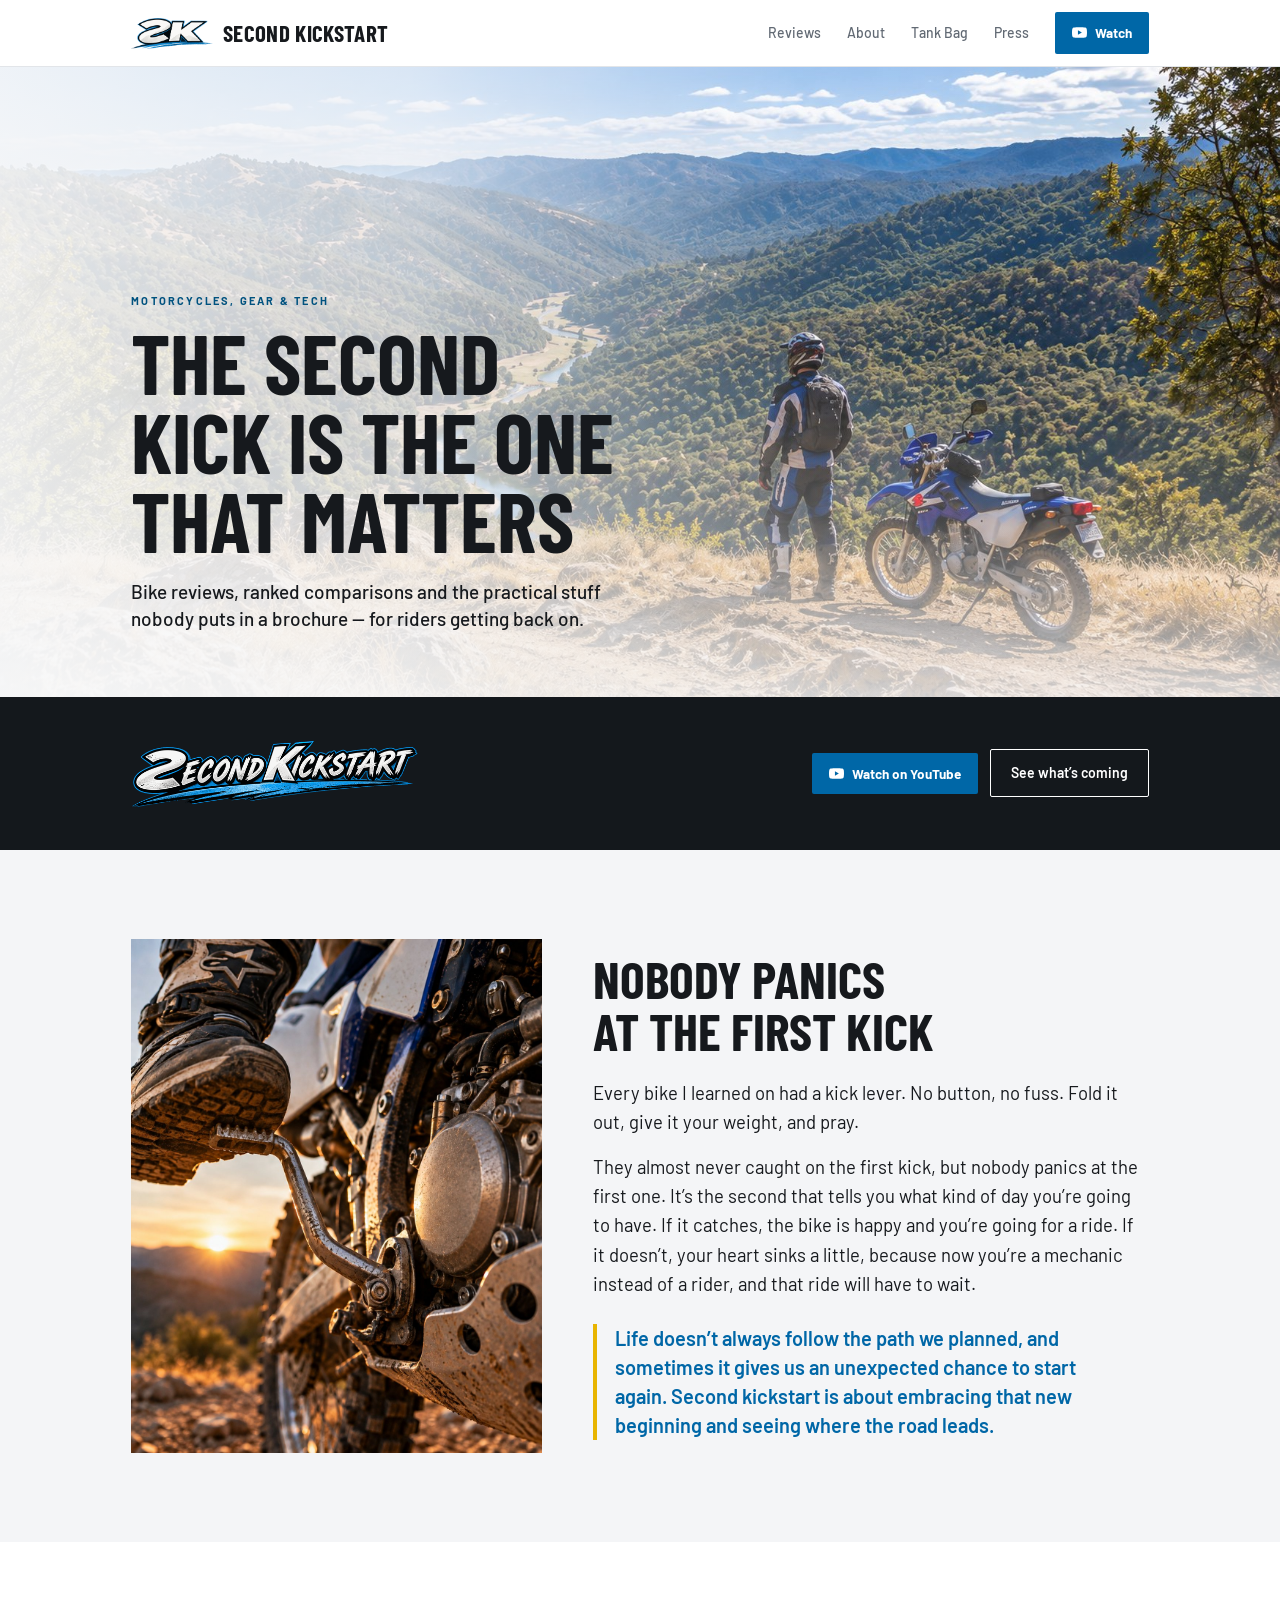
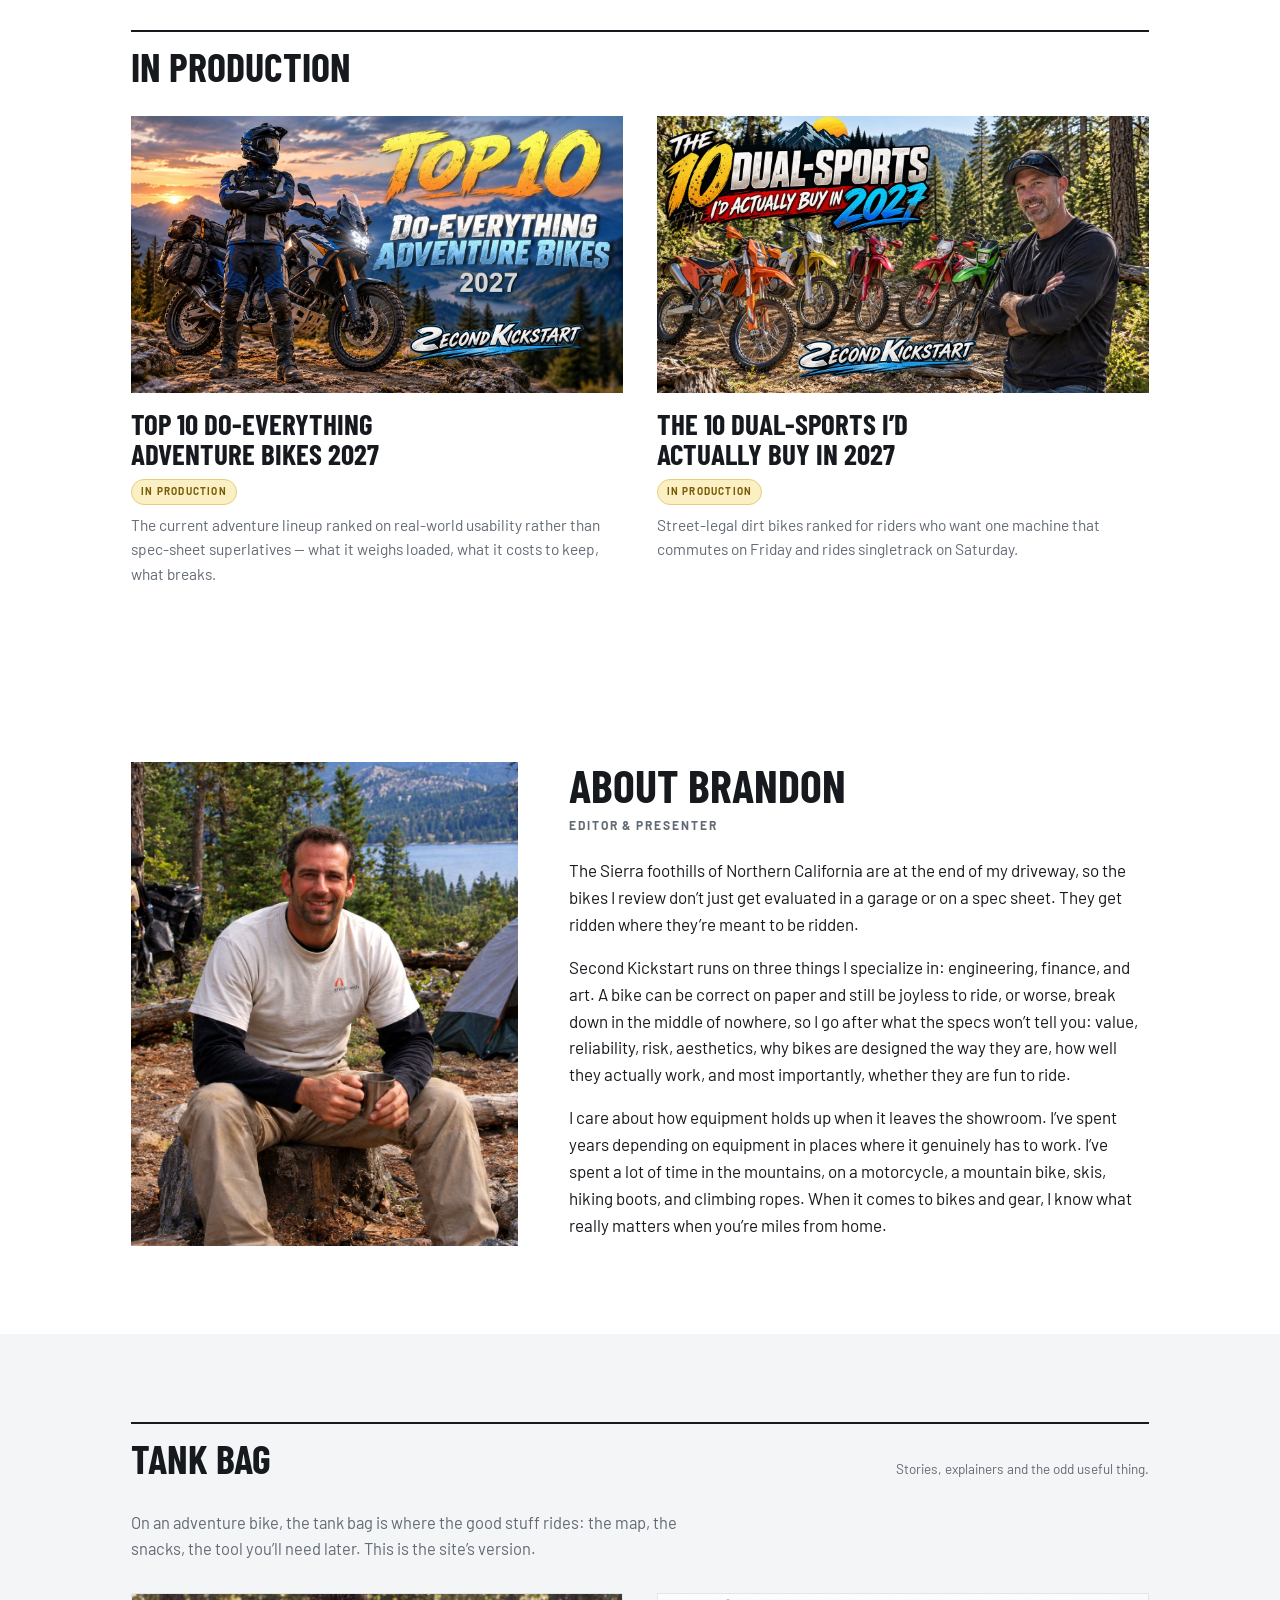
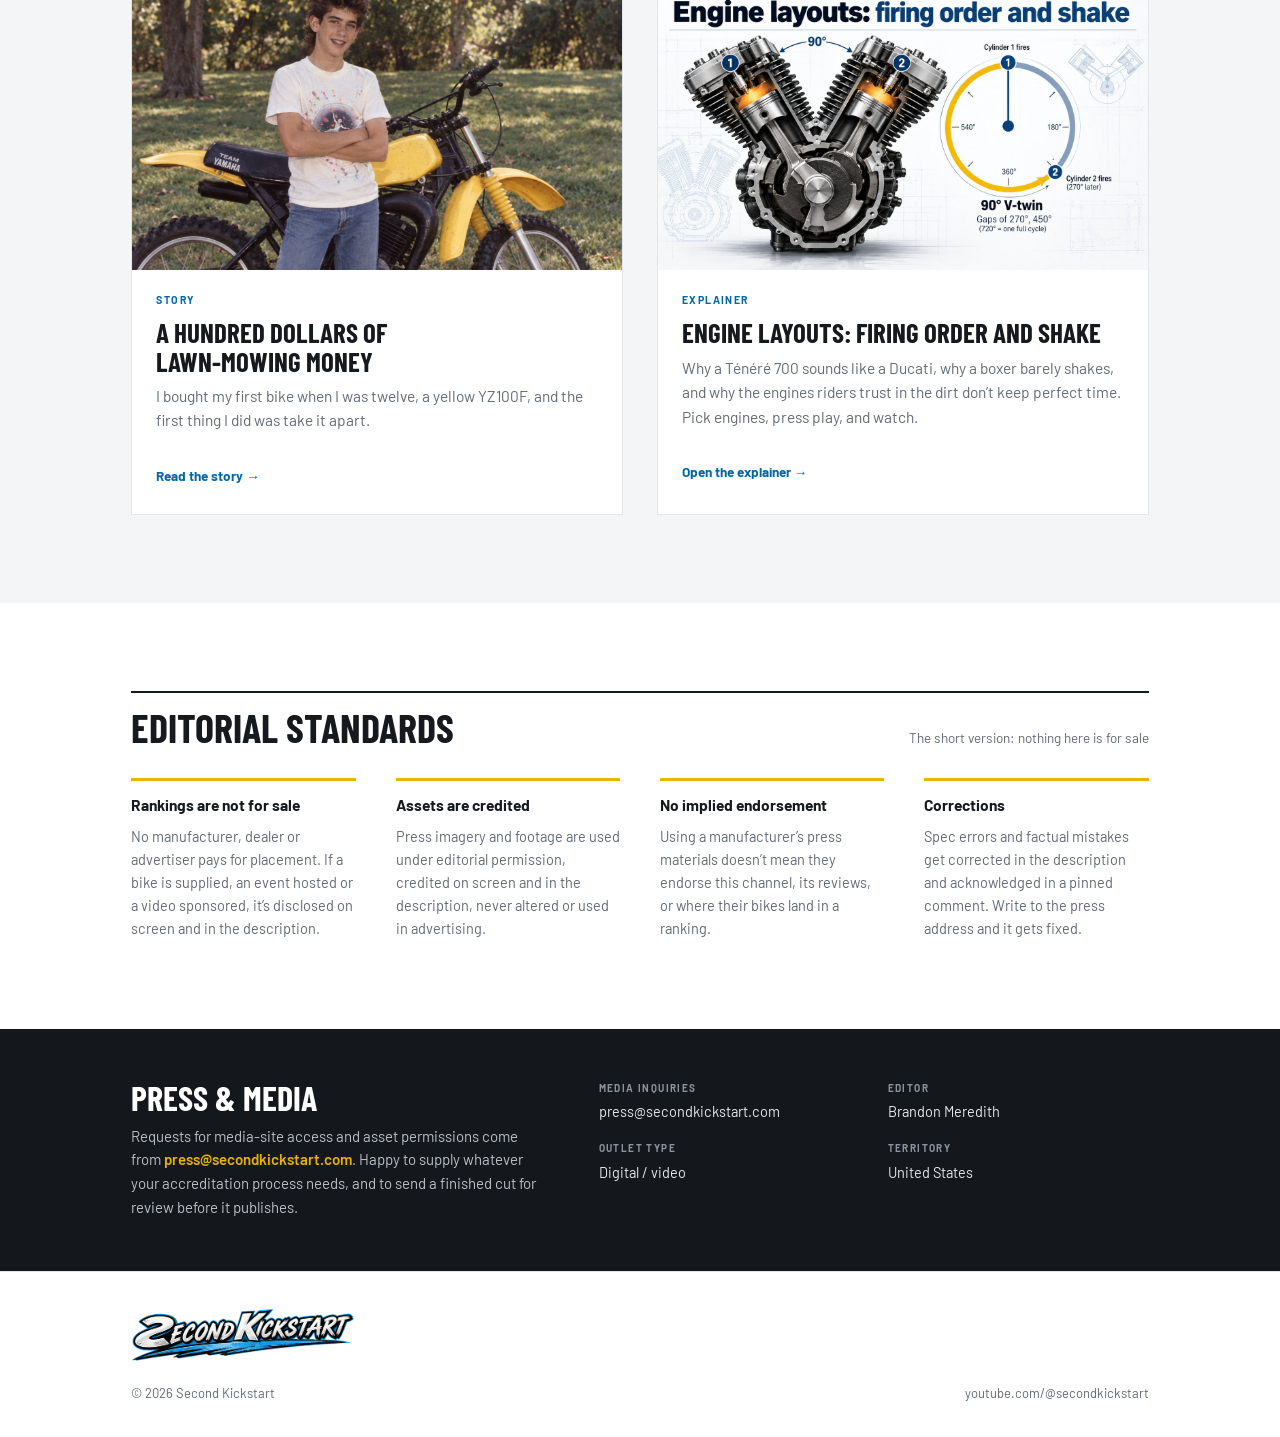
==== index.html @ f8c4b656 "Removed the aside from the bio" ====
<!DOCTYPE html>
<html lang="en">
<head>
<meta charset="utf-8">
<meta name="viewport" content="width=device-width, initial-scale=1, viewport-fit=cover">
<title>Second Kickstart — Motorcycle, Gear &amp; Tech Reviews</title>
<meta name="description" content="Motorcycle reviews, gear tests and engineering explainers — ranked comparisons and the practical detail a spec sheet leaves out.">
<link rel="canonical" href="https://secondkickstart.com/">
<link rel="icon" href="img/favicon-192.png" sizes="192x192" type="image/png">
<link rel="icon" href="img/favicon-48.png" sizes="48x48" type="image/png">
<link rel="icon" href="img/favicon-32.png" sizes="32x32" type="image/png">
<link rel="icon" href="img/favicon-16.png" sizes="16x16" type="image/png">
<link rel="apple-touch-icon" href="img/apple-touch-icon.png">

<meta property="og:type" content="website">
<meta property="og:site_name" content="Second Kickstart">
<meta property="og:title" content="Second Kickstart — Motorcycle, Gear &amp; Tech Reviews">
<meta property="og:description" content="Motorcycle reviews, gear tests and engineering explainers — ranked comparisons and the practical detail a spec sheet leaves out.">
<meta property="og:url" content="https://secondkickstart.com/">
<meta name="twitter:card" content="summary_large_image">
<meta property="og:image" content="https://secondkickstart.com/img/og-share.jpg">
<meta property="og:image:width" content="1200">
<meta property="og:image:height" content="630">
<meta property="og:image:alt" content="Second Kickstart — a rider and motorcycle on a ridge above a river valley.">

<link rel="preconnect" href="https://fonts.googleapis.com">
<link rel="preconnect" href="https://fonts.gstatic.com" crossorigin>
<link rel="stylesheet" href="https://fonts.googleapis.com/css2?family=Barlow+Condensed:wght@500;600;700&family=Barlow:wght@400;500;600;700&display=swap">

<link rel="stylesheet" href="css/site.css">

<style>
  /* ---------- hero ---------- */
  .hero{
    position:relative; background:var(--band); overflow:hidden;
    display:flex; align-items:flex-end; min-height:clamp(480px,70vh,760px);
  }
  /* Directional scrim: lightens the left so the headline reads, leaves the
     right-hand subject saturated. Far less flattening than a flat wash. */
  .hero::after{
    content:""; position:absolute; inset:0; z-index:1; pointer-events:none;
    background:
      linear-gradient(to right, rgba(248,249,250,.92) 0%, rgba(248,249,250,.72) 32%, rgba(248,249,250,.12) 62%, rgba(248,249,250,0) 80%),
      linear-gradient(to top, rgba(244,245,247,.82) 0%, rgba(244,245,247,.25) 28%, rgba(244,245,247,0) 55%);
  }
  @media (max-width:760px){
    /* no room to dodge the subject on a phone — fall back to a bottom-weighted wash */
    .hero::after{
      background:linear-gradient(to top, rgba(244,245,247,.95) 20%, rgba(244,245,247,.72) 52%, rgba(244,245,247,.2) 82%);
    }
  }
  .herotext{position:relative; z-index:2; width:100%; padding-block:clamp(90px,16vw,190px) clamp(34px,5vw,64px)}
  .hero-eyebrow{
    font-family:var(--ui); font-size:11px; font-weight:700; letter-spacing:.2em;
    text-transform:uppercase; color:var(--accent-deep); margin-bottom:14px;
  }
  .hero h1{
    font-family:var(--disp); font-weight:700; text-transform:uppercase;
    font-size:clamp(38px,6.6vw,84px); line-height:.94; max-width:15ch; margin-bottom:18px;
  }
  .hero-sub{
    font-family:var(--ui); font-size:clamp(15px,1.7vw,19px); font-weight:500;
    line-height:1.45; max-width:44ch; margin-bottom:0;
  }
  .btn2{
    font-family:var(--ui); font-size:14px; font-weight:600; text-decoration:none;
    padding:12px 20px; border:1.5px solid currentColor; border-radius:2px; white-space:nowrap;
  }

  /* ---------- brand band ----------
     The wordmark on the dark ground it was drawn for, carrying the two
     calls to action that used to sit on the hero photograph. */
  .brandband{background:var(--night); color:#fff; padding-block:clamp(26px,3.4vw,40px)}
  .brandband .inner{display:flex; align-items:center; justify-content:space-between; gap:20px 44px; flex-wrap:wrap}
  .bandmark{width:clamp(196px,24vw,288px); height:auto; flex:none}
  .bandcta{display:flex; gap:12px; flex-wrap:wrap; align-items:center}

  /* ---------- why the name ---------- */
  .why{background:var(--band); padding-block:clamp(56px,7vw,92px)}
  .whygrid{display:grid; gap:clamp(28px,4vw,56px); align-items:center}
  @media (min-width:860px){ .whygrid{grid-template-columns:0.85fr 1.15fr} }
  .why .ph, .why .shot{aspect-ratio:4/5}
  .why h2{font-family:var(--disp); font-weight:700; text-transform:uppercase; font-size:clamp(30px,4.4vw,52px); line-height:1; margin-bottom:22px}
  .why p{font-size:clamp(16px,1.7vw,18.5px); max-width:56ch}
  .why .pull{
    font-family:var(--ui); font-weight:600; font-size:clamp(16.5px,1.9vw,20px);
    line-height:1.45; color:var(--accent); border-left:4px solid var(--hivis);
    padding-left:18px; margin-top:26px; max-width:46ch;
  }

  /* ---------- video cards ---------- */
  .vids{display:grid; gap:clamp(20px,2.6vw,34px)}
  @media (min-width:760px){ .vids{grid-template-columns:1fr 1fr} }
  .vid .ph, .vid .shot{aspect-ratio:16/9; margin-bottom:16px}
  .vid-top{display:flex; align-items:center; gap:11px; flex-wrap:wrap; margin-bottom:8px}
  .vid h3{font-family:var(--disp); font-weight:700; text-transform:uppercase; font-size:clamp(22px,2.5vw,29px); line-height:1.02}
  .pill{
    font-family:var(--ui); font-size:10px; font-weight:700; letter-spacing:.12em;
    text-transform:uppercase; color:#7A5C06; background:#FBEFC4;
    border:1px solid #E6CE78; padding:4px 9px; border-radius:99px; white-space:nowrap;
  }
  .vid p{font-size:15.5px; color:var(--muted)}

  /* ---------- tank bag ---------- */
  .tankbag{background:var(--band)}
  /* Same grid and gap as .vids, so a story card reads as a peer of a video
     card rather than a feature panel. */
  .tbintro{max-width:62ch; margin:0 0 32px; font-size:16.5px; color:var(--muted)}
  .storygrid{display:grid; gap:clamp(20px,2.6vw,34px); align-items:stretch}
  @media (min-width:760px){ .storygrid{grid-template-columns:1fr 1fr} }
  .story{background:var(--white); border:1px solid var(--rule); display:flex; flex-direction:column; text-decoration:none}
  .story .ph, .story .shot{aspect-ratio:16/9}
  .story-body{padding:22px 24px 26px}
  .story .tag{font-family:var(--ui); font-size:10.5px; font-weight:700; letter-spacing:.14em;
    text-transform:uppercase; color:var(--accent); margin-bottom:10px}
  .story h3{font-family:var(--disp); font-weight:700; text-transform:uppercase; font-size:clamp(21px,2.3vw,27px); line-height:1.05; margin-bottom:9px}
  .story p{font-size:15.5px; color:var(--muted)}
  .story .more{font-family:var(--ui); font-size:13.5px; font-weight:700; color:var(--accent); margin-top:16px; display:inline-block}
  a.story:hover{border-color:var(--ink)}
  a.story:hover .more{text-decoration:underline}

  /* ---------- about ---------- */
  .aboutgrid{display:grid; gap:clamp(28px,4vw,54px); align-items:start}
  @media (min-width:860px){ .aboutgrid{grid-template-columns:0.8fr 1.2fr} }
  .aboutgrid .ph, .aboutgrid .shot{aspect-ratio:4/5}
  .about h2{font-family:var(--disp); font-weight:700; text-transform:uppercase; font-size:clamp(28px,4vw,46px); line-height:1; margin-bottom:8px}
  .about .role{font-family:var(--ui); font-size:12px; font-weight:700; letter-spacing:.16em; text-transform:uppercase; color:var(--muted); margin-bottom:22px}
  .about p{max-width:58ch}

  /* Closing thought — sans against the serif body, under a rule, so it
     reads as a deliberate aside rather than a font glitch. */
  .postscript{
    margin-top:clamp(30px,3.6vw,42px); padding-top:20px;
    border-top:2px solid var(--ink); max-width:58ch;
  }
  .postscript p{
    font-family:var(--ui); font-size:15.5px; font-weight:500;
    line-height:1.58; color:var(--muted); max-width:none;
  }
  .postscript a{
    color:var(--accent); font-weight:700; text-decoration:none;
    border-bottom:2px solid var(--hivis); padding-bottom:1px; white-space:nowrap;
  }
  .postscript a:hover{border-bottom-color:var(--accent)}

  /* ---------- standards ---------- */
  .stds{display:grid; gap:26px 40px}
  @media (min-width:620px){ .stds{grid-template-columns:1fr 1fr} }
  @media (min-width:980px){ .stds{grid-template-columns:repeat(4,1fr)} }
  .std h3{font-family:var(--ui); font-weight:700; font-size:15.5px; margin-bottom:7px; padding-top:12px; border-top:3px solid var(--hivis)}
  .std p{font-size:14.5px; color:var(--muted); line-height:1.6}

  /* ---------- press ---------- */
  .pressband{background:var(--night); color:#fff; padding-block:clamp(34px,4.5vw,52px)}
  .pressgrid{display:grid; gap:24px 44px; align-items:start}
  @media (min-width:800px){ .pressgrid{grid-template-columns:1fr 1.3fr} }
  .pressband h2{font-family:var(--disp); font-weight:700; text-transform:uppercase; font-size:clamp(24px,3vw,34px); line-height:1; margin-bottom:10px}
  .pressband p{font-size:15px; color:#B9C0C8; max-width:52ch}
  .pressband a.mail{color:var(--hivis); font-family:var(--ui); font-weight:600; text-decoration:none}
  .pdl{display:grid; grid-template-columns:1fr; gap:18px 28px; margin:0}
  /* Locked 2x2. auto-fit went to four columns on a wide screen and to one
     on a narrow one, and the press address wrapped at both ends. */
  @media (min-width:500px){ .pdl{grid-template-columns:repeat(2,minmax(0,1fr))} }
  .pdl dt{font-family:var(--ui); font-size:10px; font-weight:700; letter-spacing:.14em; text-transform:uppercase; color:#8A939D; margin-bottom:4px}
  .pdl dd{margin:0; font-family:var(--ui); font-size:14.5px; color:#E4E8EC; overflow-wrap:anywhere}
</style>
<script type="application/ld+json">
{
  "@context": "https://schema.org",
  "@type": "WebSite",
  "name": "Second Kickstart",
  "alternateName": "2K",
  "url": "https://secondkickstart.com/",
  "description": "Motorcycle reviews, gear tests and engineering explainers — ranked comparisons and the practical detail a spec sheet leaves out.",
  "inLanguage": "en",
  "publisher": {
    "@type": "Person",
    "name": "Brandon Meredith",
    "sameAs": ["https://www.youtube.com/@secondkickstart"]
  }
}
</script>
</head>
<body>

<header class="topbar">
  <div class="inner">
    <a class="wordmark" href="/" aria-label="Second Kickstart"><img src="img/logo-sk.png" alt="" class="logomark" width="253" height="96"><span class="wordtext">Second Kickstart</span></a>
    <nav class="nav">
      <a href="#prod">Reviews</a>
      <a href="#about">About</a>
      <a href="#tank-bag">Tank Bag</a>
      <a href="#press">Press</a>
      <a class="ytbtn" href="https://www.youtube.com/@secondkickstart" rel="noopener"><svg viewBox="0 0 24 24" aria-hidden="true"><path d="M23.5 6.2a3 3 0 0 0-2.1-2.1C19.5 3.6 12 3.6 12 3.6s-7.5 0-9.4.5A3 3 0 0 0 .5 6.2C0 8.1 0 12 0 12s0 3.9.5 5.8a3 3 0 0 0 2.1 2.1c1.9.5 9.4.5 9.4.5s7.5 0 9.4-.5a3 3 0 0 0 2.1-2.1c.5-1.9.5-5.8.5-5.8s0-3.9-.5-5.8zM9.5 15.6V8.4l6.3 3.6-6.3 3.6z"/></svg>Watch</a>
    </nav>
  </div>
</header>

<!-- ========== HERO ========== -->
<section class="hero">
  <img src="img/hero.jpg" alt="A rider standing beside a dual-sport motorcycle on a ridge above a forested river valley." class="shot fill">
  <div class="herotext">
    <div class="inner">
      <p class="hero-eyebrow">Motorcycles, gear &amp; tech</p>
      <h1>The second kick is the one that matters</h1>
      <p class="hero-sub">Bike reviews, ranked comparisons and the practical stuff nobody puts in a brochure &mdash; for riders getting back on.</p>
    </div>
  </div>
</section>

<!-- ========== BRAND BAND ========== -->
<section class="brandband">
  <div class="inner">
    <img src="img/logo-wordmark.png" alt="Second Kickstart" class="bandmark" width="560" height="141">
    <div class="bandcta">
      <a class="ytbtn" href="https://www.youtube.com/@secondkickstart" rel="noopener"><svg viewBox="0 0 24 24" aria-hidden="true"><path d="M23.5 6.2a3 3 0 0 0-2.1-2.1C19.5 3.6 12 3.6 12 3.6s-7.5 0-9.4.5A3 3 0 0 0 .5 6.2C0 8.1 0 12 0 12s0 3.9.5 5.8a3 3 0 0 0 2.1 2.1c1.9.5 9.4.5 9.4.5s7.5 0 9.4-.5a3 3 0 0 0 2.1-2.1c.5-1.9.5-5.8.5-5.8s0-3.9-.5-5.8zM9.5 15.6V8.4l6.3 3.6-6.3 3.6z"/></svg>Watch on YouTube</a>
      <a class="btn2" href="#prod">See what&rsquo;s coming</a>
    </div>
  </div>
</section>

<!-- ========== WHY THE NAME ========== -->
<section class="why" id="why">
  <div class="inner whygrid">
    <img src="img/kick-lever.jpg" alt="A boot resting on a motorcycle kickstart lever at sunset." class="shot">
    <div>
      <h2>Nobody panics at the first kick</h2>
      <p>Every bike I learned on had a kick lever. No button, no fuss. Fold it out, give it your weight, and pray.</p>
      <p>They almost never caught on the first kick, but nobody panics at the first one. It&rsquo;s the second that tells you what kind of day you&rsquo;re going to have. If it catches, the bike is happy and you&rsquo;re going for a ride. If it doesn&rsquo;t, your heart sinks a little, because now you&rsquo;re a mechanic instead of a rider, and that ride will have to wait.</p>
      <p class="pull">Life doesn’t always follow the path we planned, and sometimes it gives us an unexpected chance to start again. Second kickstart is about embracing that new beginning and seeing where the road leads.</p>
    </div>
  </div>
</section>

<!-- ========== IN PRODUCTION ========== -->
<section class="sec" id="prod">
  <div class="inner">
    <div class="sechead">
      <h2>In production</h2>
    </div>
    <div class="vids">
      <article class="vid">
        <img src="img/thumb-adv.jpg" alt="Top 10 Do-Everything Adventure Bikes 2027 &mdash; title card: a rider beside a loaded adventure bike on a ridge at sunset." class="shot">
        <div class="vid-top"><h3>Top 10 Do-Everything Adventure Bikes 2027</h3><span class="pill">In production</span></div>
        <p>The current adventure lineup ranked on real-world usability rather than spec-sheet superlatives &mdash; what it weighs loaded, what it costs to keep, what breaks.</p>
      </article>
      <article class="vid">
        <img src="img/thumb-dual.jpg" alt="The 10 Dual-Sports I&rsquo;d Actually Buy in 2027 &mdash; title card: a line of dual-sport bikes in the pines, Brandon alongside." class="shot">
        <div class="vid-top"><h3>The 10 Dual-Sports I&rsquo;d Actually Buy in 2027</h3><span class="pill">In production</span></div>
        <p>Street-legal dirt bikes ranked for riders who want one machine that commutes on Friday and rides singletrack on Saturday.</p>
      </article>
    </div>
  </div>
</section>

<!-- ========== ABOUT ========== -->
<section class="sec about" id="about">
  <div class="inner aboutgrid">
    <img src="img/portrait.jpg" alt="Brandon Meredith at a lakeside camp in the Sierra, loaded panniers and a tent behind him." class="shot">
    <div>
      <h2>About Brandon</h2>
      <p class="role">Editor &amp; presenter</p>

      <p>The Sierra foothills of Northern California are at the end of my driveway, so the bikes I review don&rsquo;t just get evaluated in a garage or on a spec sheet. They get ridden where they&rsquo;re meant to be ridden.</p>

      <p>Second Kickstart runs on three things I specialize in: engineering, finance, and art. A bike can be correct on paper and still be joyless to ride, or worse, break down in the middle of nowhere, so I go after what the specs won&rsquo;t tell you: value, reliability, risk, aesthetics, why bikes are designed the way they are, how well they actually work, and most importantly, whether they are fun to ride.</p>

      <p>I care about how equipment holds up when it leaves the showroom. I&rsquo;ve spent years depending on equipment in places where it genuinely has to work. I&rsquo;ve spent a lot of time in the mountains, on a motorcycle, a mountain bike, skis, hiking boots, and climbing ropes. When it comes to bikes and gear, I know what really matters when you&rsquo;re miles from home.</p>

    </div>
  </div>
</section>

<!-- ========== TANK BAG ========== -->
<section class="sec tankbag" id="tank-bag">
  <div class="inner">
    <div class="sechead">
      <h2>Tank Bag</h2>
      <span class="note">Stories, explainers and the odd useful thing.</span>
    </div>
    <p class="tbintro">On an adventure bike, the tank bag is where the good stuff rides: the map, the snacks, the tool you&rsquo;ll need later. This is the site&rsquo;s version.</p>
    <div class="storygrid">
      <a class="story" href="tank-bag/first-bike.html">
        <img src="img/brandon-yz100f.jpg" alt="" class="shot">
        <div class="story-body">
          <p class="tag">Story</p>
          <h3>A hundred dollars of lawn-mowing money</h3>
          <p>I bought my first bike when I was twelve, a yellow YZ100F, and the first thing I did was take it apart.</p>
          <span class="more">Read the story &rarr;</span>
        </div>
      </a>
      <a class="story" href="tank-bag/engine-layouts.html">
        <img src="img/thumb-engine-layouts.jpg" alt="Engine layouts: firing order and shake &mdash; a cutaway 90&deg; V-twin beside a firing wheel showing cylinder two firing 270&deg; after cylinder one." class="shot">
        <div class="story-body">
          <p class="tag">Explainer</p>
          <h3>Engine layouts: firing order and shake</h3>
          <p>Why a T&eacute;n&eacute;r&eacute; 700 sounds like a Ducati, why a boxer barely shakes, and why the engines riders trust in the dirt don&rsquo;t keep perfect time. Pick engines, press play, and watch.</p>
          <span class="more">Open the explainer &rarr;</span>
        </div>
      </a>
    </div>
  </div>
</section>

<!-- ========== EDITORIAL STANDARDS ========== -->
<section class="sec">
  <div class="inner">
    <div class="sechead">
      <h2>Editorial standards</h2>
      <span class="note">The short version: nothing here is for sale</span>
    </div>
    <div class="stds">
      <div class="std">
        <h3>Rankings are not for sale</h3>
        <p>No manufacturer, dealer or advertiser pays for placement. If a bike is supplied, an event hosted or a video sponsored, it&rsquo;s disclosed on screen and in the description.</p>
      </div>
      <div class="std">
        <h3>Assets are credited</h3>
        <p>Press imagery and footage are used under editorial permission, credited on screen and in the description, never altered or used in advertising.</p>
      </div>
      <div class="std">
        <h3>No implied endorsement</h3>
        <p>Using a manufacturer&rsquo;s press materials doesn&rsquo;t mean they endorse this channel, its reviews, or where their bikes land in a ranking.</p>
      </div>
      <div class="std">
        <h3>Corrections</h3>
        <p>Spec errors and factual mistakes get corrected in the description and acknowledged in a pinned comment. Write to the press address and it gets fixed.</p>
      </div>
    </div>
  </div>
</section>

<!-- ========== PRESS ========== -->
<section class="pressband" id="press">
  <div class="inner pressgrid">
    <div>
      <h2>Press &amp; media</h2>
      <p>Requests for media-site access and asset permissions come from <a class="mail" href="mailto:press@secondkickstart.com">press@secondkickstart.com</a>. Happy to supply whatever your accreditation process needs, and to send a finished cut for review before it publishes.</p>
    </div>
    <dl class="pdl">
      <div><dt>Media inquiries</dt><dd>press@secondkickstart.com</dd></div>
      <div><dt>Editor</dt><dd>Brandon Meredith</dd></div>
      <div><dt>Outlet type</dt><dd>Digital / video</dd></div>
      <div><dt>Territory</dt><dd>United States</dd></div>
    </dl>
  </div>
</section>

<footer class="foot">
  <div class="inner">
    <img src="img/logo-wordmark.png" alt="Second Kickstart" class="footmark" width="560" height="141">
    <div class="footrow">
    <span>&copy; <span id="yr">2026</span> Second Kickstart</span>
    <span><a href="https://www.youtube.com/@secondkickstart" rel="noopener">youtube.com/@secondkickstart</a></span>
    </div>
  </div>
</footer>

<script>document.getElementById('yr').textContent=new Date().getFullYear();</script>
</body>
</html>
---- css/site.css ----
/* ==========================================================================
   Second Kickstart — shared base
   Tokens, reset, typography, top bar, footer, photo placeholders.
   Page-specific layout lives inline in each page.
   ========================================================================== */

:root{
  color-scheme: light;
  --white:#FFFFFF;
  --band:#F4F5F7;
  --ink:#16191D;
  --muted:#626A74;
  --rule:#E2E5E9;
  --accent:#0067A7;        /* sampled from the dark end of the logo blue */
  --accent-deep:#00527F;
  --hivis:#E8B400;
  --night:#14181C;

  --disp:'Barlow Condensed','Arial Narrow',Arial,sans-serif;
  --ui:'Barlow','Helvetica Neue',Arial,sans-serif;
  --text:'Barlow','Helvetica Neue',Arial,sans-serif;   /* body copy — was Source Serif 4 */
}

*{box-sizing:border-box}
html,body{margin:0}
body{
  background:var(--white); color:var(--ink);
  font-family:var(--text); font-size:17px; line-height:1.58;
  -webkit-font-smoothing:antialiased;
}
h1,h2,h3,h4{margin:0; text-wrap:balance}
p{margin:0 0 16px}
p:last-child{margin-bottom:0}
a{color:inherit}
:focus-visible{outline:2px solid var(--hivis); outline-offset:3px}
img{max-width:100%; display:block}

.inner{max-width:1120px; margin:0 auto; padding-inline:clamp(20px,4vw,52px)}
.eyebrow{
  font-family:var(--ui); font-size:11px; font-weight:700; letter-spacing:.2em;
  text-transform:uppercase; color:var(--accent); margin-bottom:12px;
}

/* ---------- top bar ---------- */
.topbar{
  position:sticky; top:env(safe-area-inset-top,0px); z-index:60;
  background:var(--white); border-bottom:1px solid var(--rule);
}
.topbar .inner{display:flex; align-items:center; gap:12px 28px; min-height:66px; padding-block:10px}
.wordmark{
  font-family:var(--disp); font-weight:700; text-transform:uppercase;
  font-size:23px; line-height:1; letter-spacing:.015em; text-decoration:none;
  display:flex; align-items:center; gap:10px;
}
/* Brand mark. Transparent PNG, so it sits on light or dark without a plate. */
.logomark{height:31px; width:auto; flex:none; display:block}
/* On a phone the mark stands alone — that is what the short form is for.
   The link keeps its name via aria-label, so nothing is lost to a screen
   reader when the type is hidden. */
@media (max-width:600px){
  .wordtext{display:none}
  .logomark{height:33px}
}
.nav{display:flex; gap:26px; margin-left:auto; align-items:center}
.nav a{font-family:var(--ui); font-size:14px; font-weight:500; text-decoration:none; color:var(--muted); white-space:nowrap}
.nav a:hover{color:var(--ink)}
a.ytbtn{
  font-family:var(--ui); font-size:13.5px; font-weight:700; text-decoration:none;
  background:var(--accent); color:#fff; padding:10px 17px; white-space:nowrap;
  display:inline-flex; align-items:center; gap:8px; border-radius:2px;
}
a.ytbtn:hover{background:var(--accent-deep)}
a.ytbtn svg{width:15px; height:15px; fill:currentColor; flex:none}
@media (max-width:860px){ .nav a:not(.ytbtn){display:none} }

/* ---------- photo slots ----------
   Replace a .ph div with: <img src="/img/x.jpg" alt="…" class="shot">   */
.ph{
  position:relative; width:100%; overflow:hidden;
  background:
    repeating-linear-gradient(135deg, rgba(0,0,0,.028) 0 2px, transparent 2px 11px),
    linear-gradient(160deg,#DFE3E8 0%,#EEF0F3 45%,#D9DEE4 100%);
  display:grid; place-items:center;
}
.ph::after{
  content:attr(data-label);
  font-family:var(--ui); font-size:10.5px; font-weight:600; letter-spacing:.12em;
  text-transform:uppercase; color:#8A939D; text-align:center; padding:9px 15px;
  border:1.5px dashed #B6BEC7; background:rgba(255,255,255,.55); line-height:1.7; max-width:90%;
}
.ph.fill, .shot.fill{position:absolute; inset:0; width:100%; height:100%; object-fit:cover}
.ph.fill{place-items:start start; padding:20px}
.ph.fill::after{max-width:min(92%,640px); text-align:left}
.shot{object-fit:cover}

/* ---------- section heads ---------- */
.sec{padding-block:clamp(56px,7vw,88px)}
.sechead{
  display:flex; align-items:baseline; justify-content:space-between;
  gap:14px 24px; flex-wrap:wrap; margin-bottom:30px;
  border-top:2px solid var(--ink); padding-top:14px;
}
.sechead h2{font-family:var(--disp); font-weight:700; text-transform:uppercase; font-size:clamp(26px,3.6vw,40px); line-height:1}
.sechead .note{font-family:var(--ui); font-size:13.5px; color:var(--muted)}

/* ---------- footer ---------- */
.foot{padding-block:34px; border-top:1px solid var(--rule); padding-bottom:calc(34px + env(safe-area-inset-bottom,0px))}
.footmark{width:clamp(168px,21vw,224px); height:auto; margin-bottom:20px}
.footrow{display:flex; justify-content:space-between; gap:12px 28px; flex-wrap:wrap; font-family:var(--ui); font-size:13px; color:var(--muted)}
.foot a{text-decoration:none}
.foot a:hover{color:var(--ink)}

@media (prefers-reduced-motion: reduce){ *{transition:none!important; animation:none!important} }
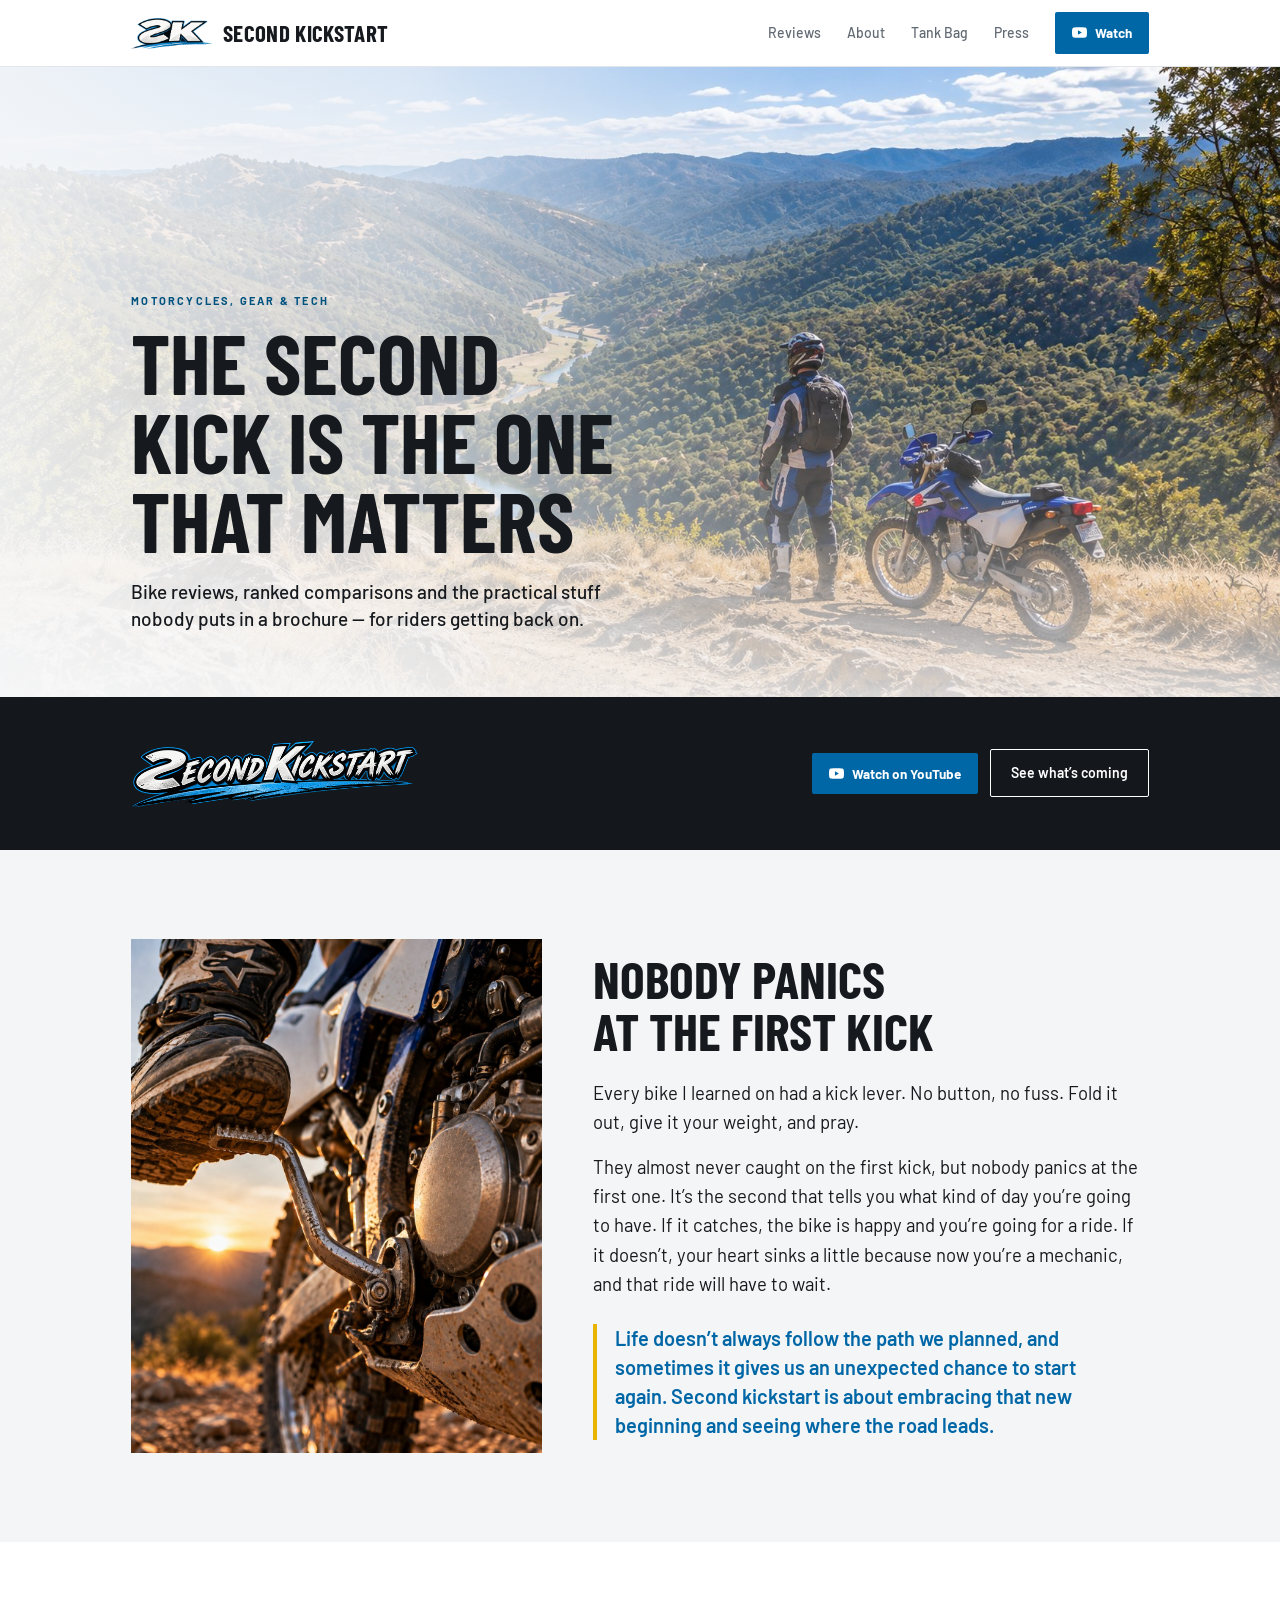
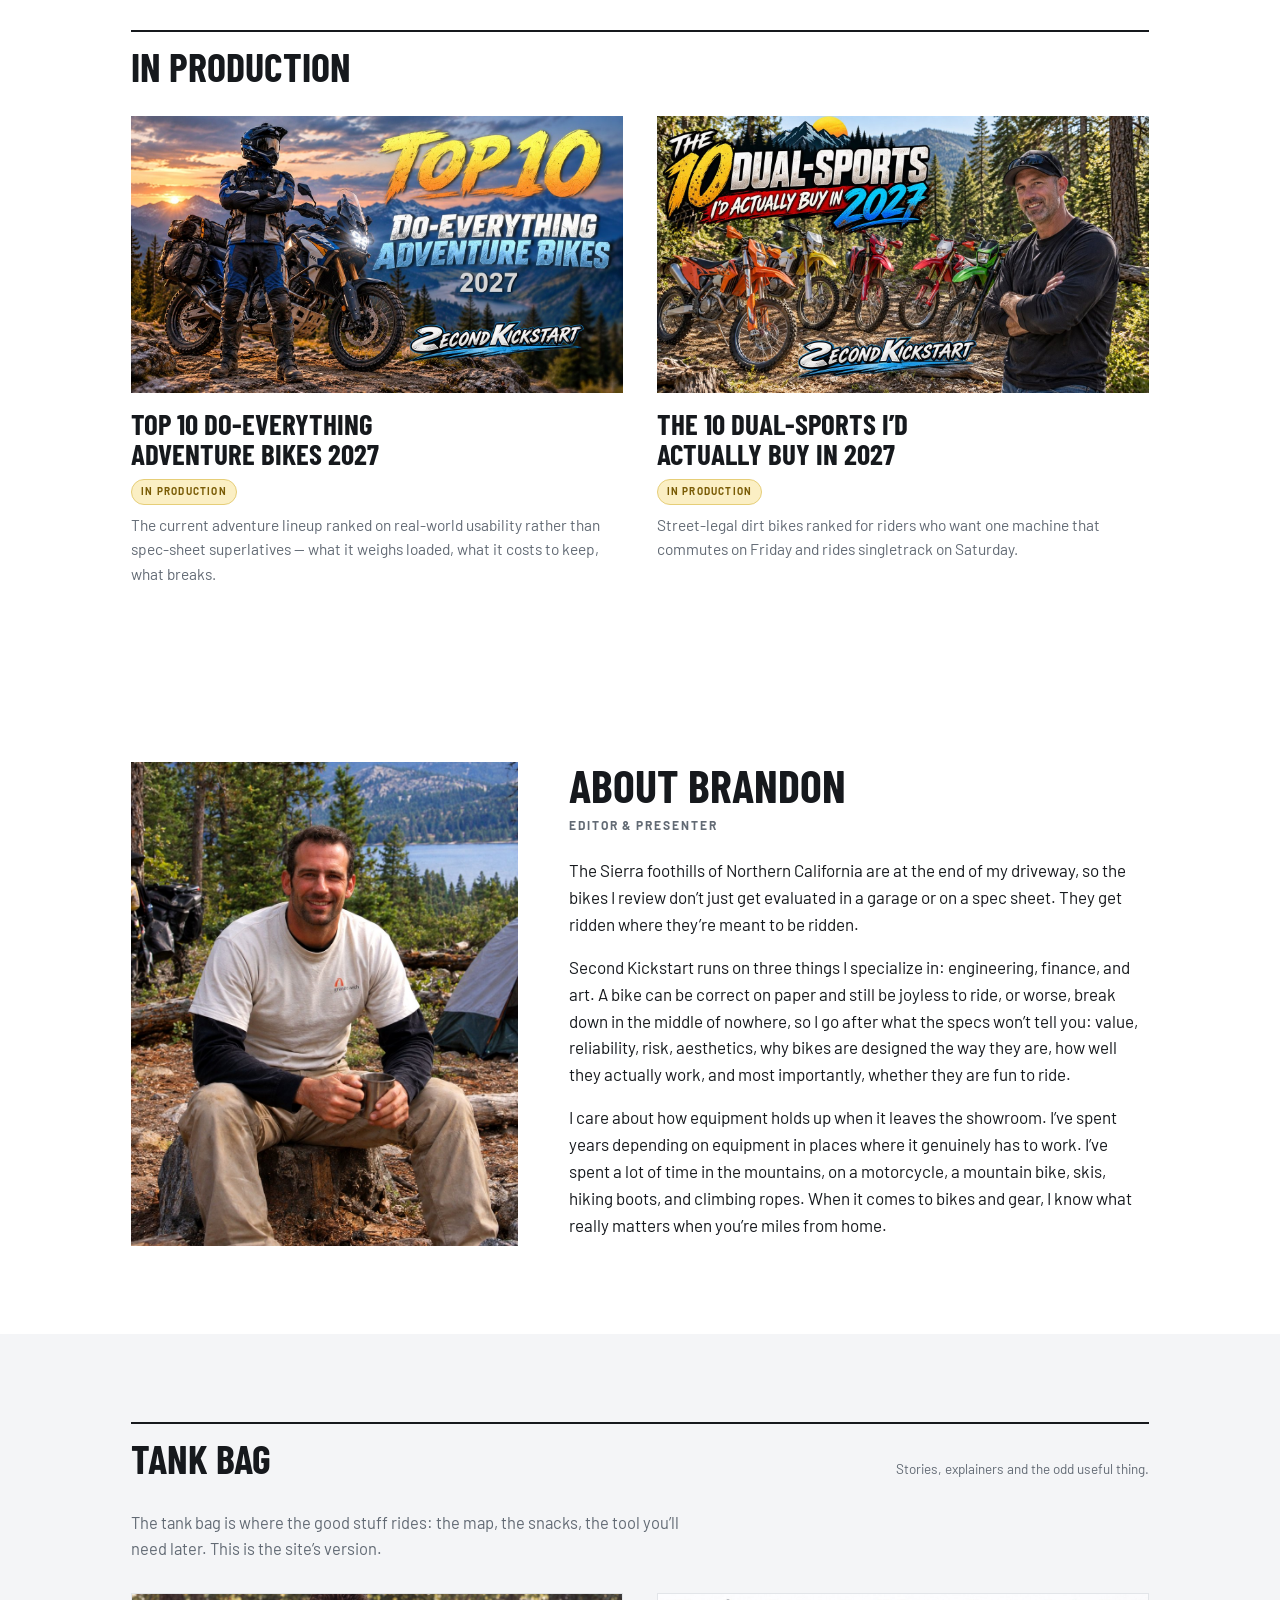
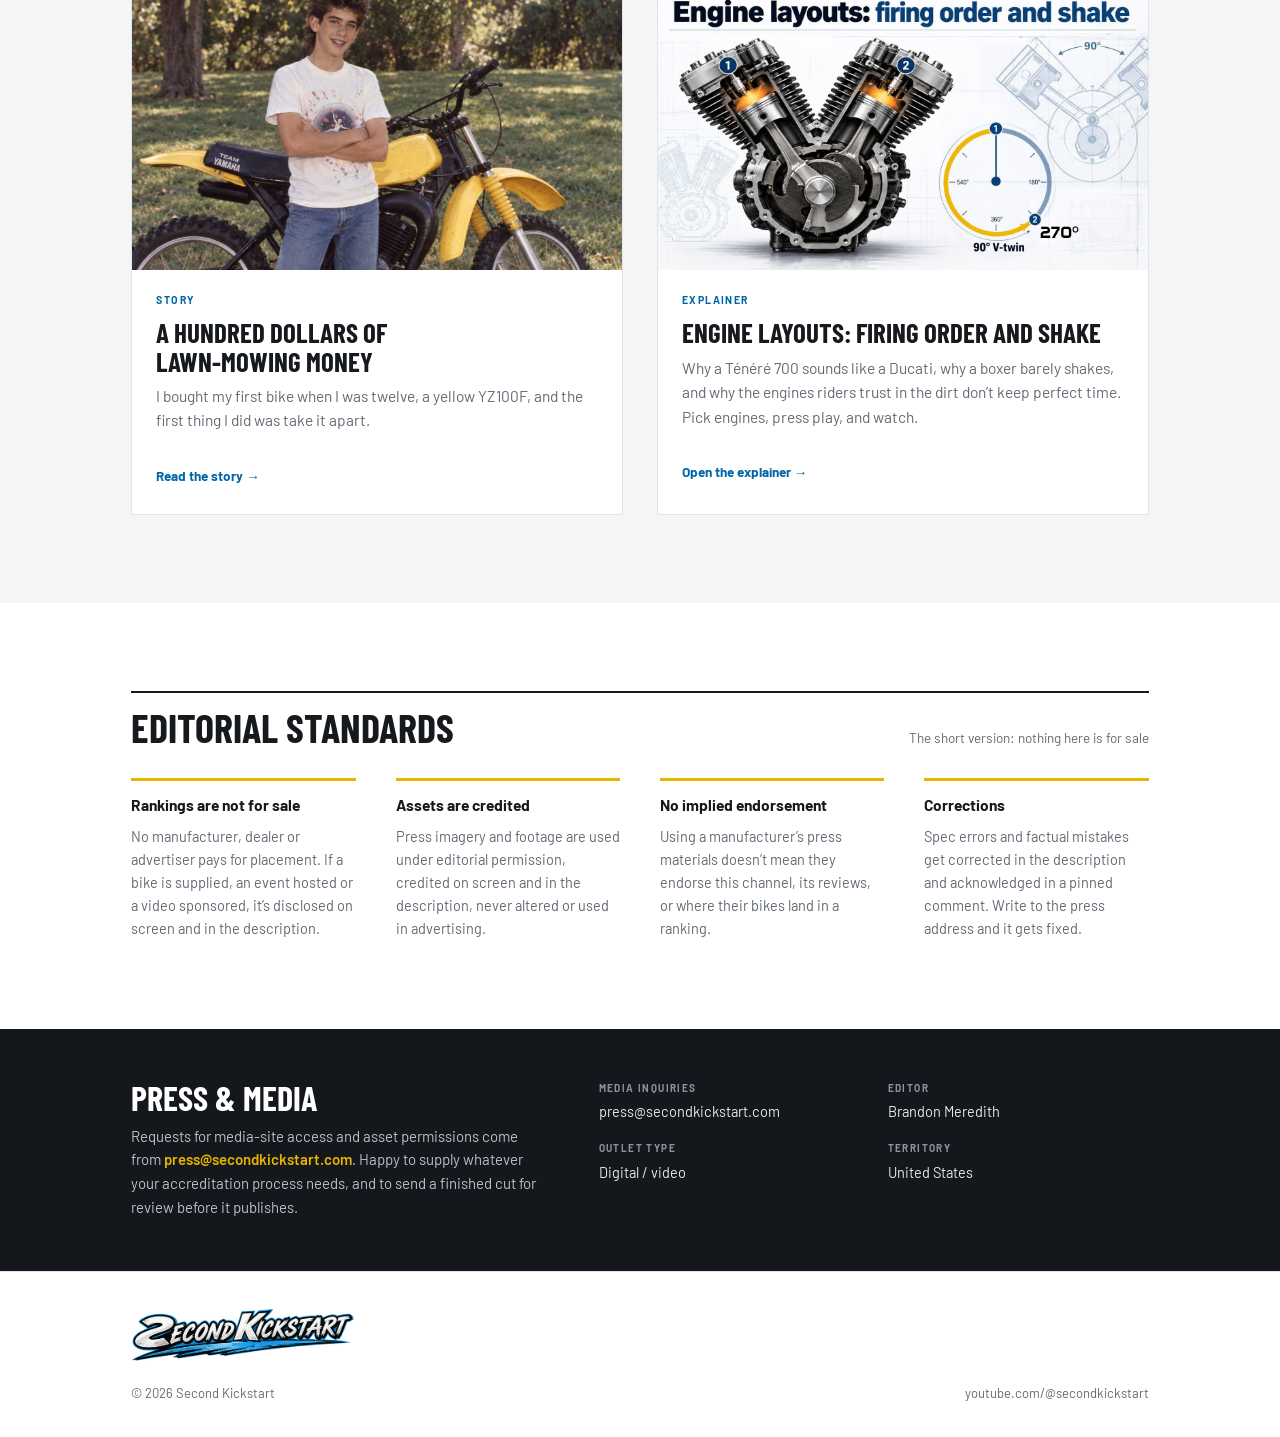
==== commit 69785c09: "Updated Engine Layouts image" ====
--- a/index.html
+++ b/index.html
@@ -226,7 +226,7 @@
     <div>
       <h2>Nobody panics at the first kick</h2>
       <p>Every bike I learned on had a kick lever. No button, no fuss. Fold it out, give it your weight, and pray.</p>
-      <p>They almost never caught on the first kick, but nobody panics at the first one. It&rsquo;s the second that tells you what kind of day you&rsquo;re going to have. If it catches, the bike is happy and you&rsquo;re going for a ride. If it doesn&rsquo;t, your heart sinks a little, because now you&rsquo;re a mechanic instead of a rider, and that ride will have to wait.</p>
+      <p>They almost never caught on the first kick, but nobody panics at the first one. It&rsquo;s the second that tells you what kind of day you&rsquo;re going to have. If it catches, the bike is happy and you&rsquo;re going for a ride. If it doesn&rsquo;t, your heart sinks a little because now you&rsquo;re a mechanic, and that ride will have to wait.</p>
       <p class="pull">Life doesn’t always follow the path we planned, and sometimes it gives us an unexpected chance to start again. Second kickstart is about embracing that new beginning and seeing where the road leads.</p>
     </div>
   </div>
@@ -278,7 +278,7 @@
       <h2>Tank Bag</h2>
       <span class="note">Stories, explainers and the odd useful thing.</span>
     </div>
-    <p class="tbintro">On an adventure bike, the tank bag is where the good stuff rides: the map, the snacks, the tool you&rsquo;ll need later. This is the site&rsquo;s version.</p>
+    <p class="tbintro">The tank bag is where the good stuff rides: the map, the snacks, the tool you&rsquo;ll need later. This is the site&rsquo;s version.</p>
     <div class="storygrid">
       <a class="story" href="tank-bag/first-bike.html">
         <img src="img/brandon-yz100f.jpg" alt="" class="shot">
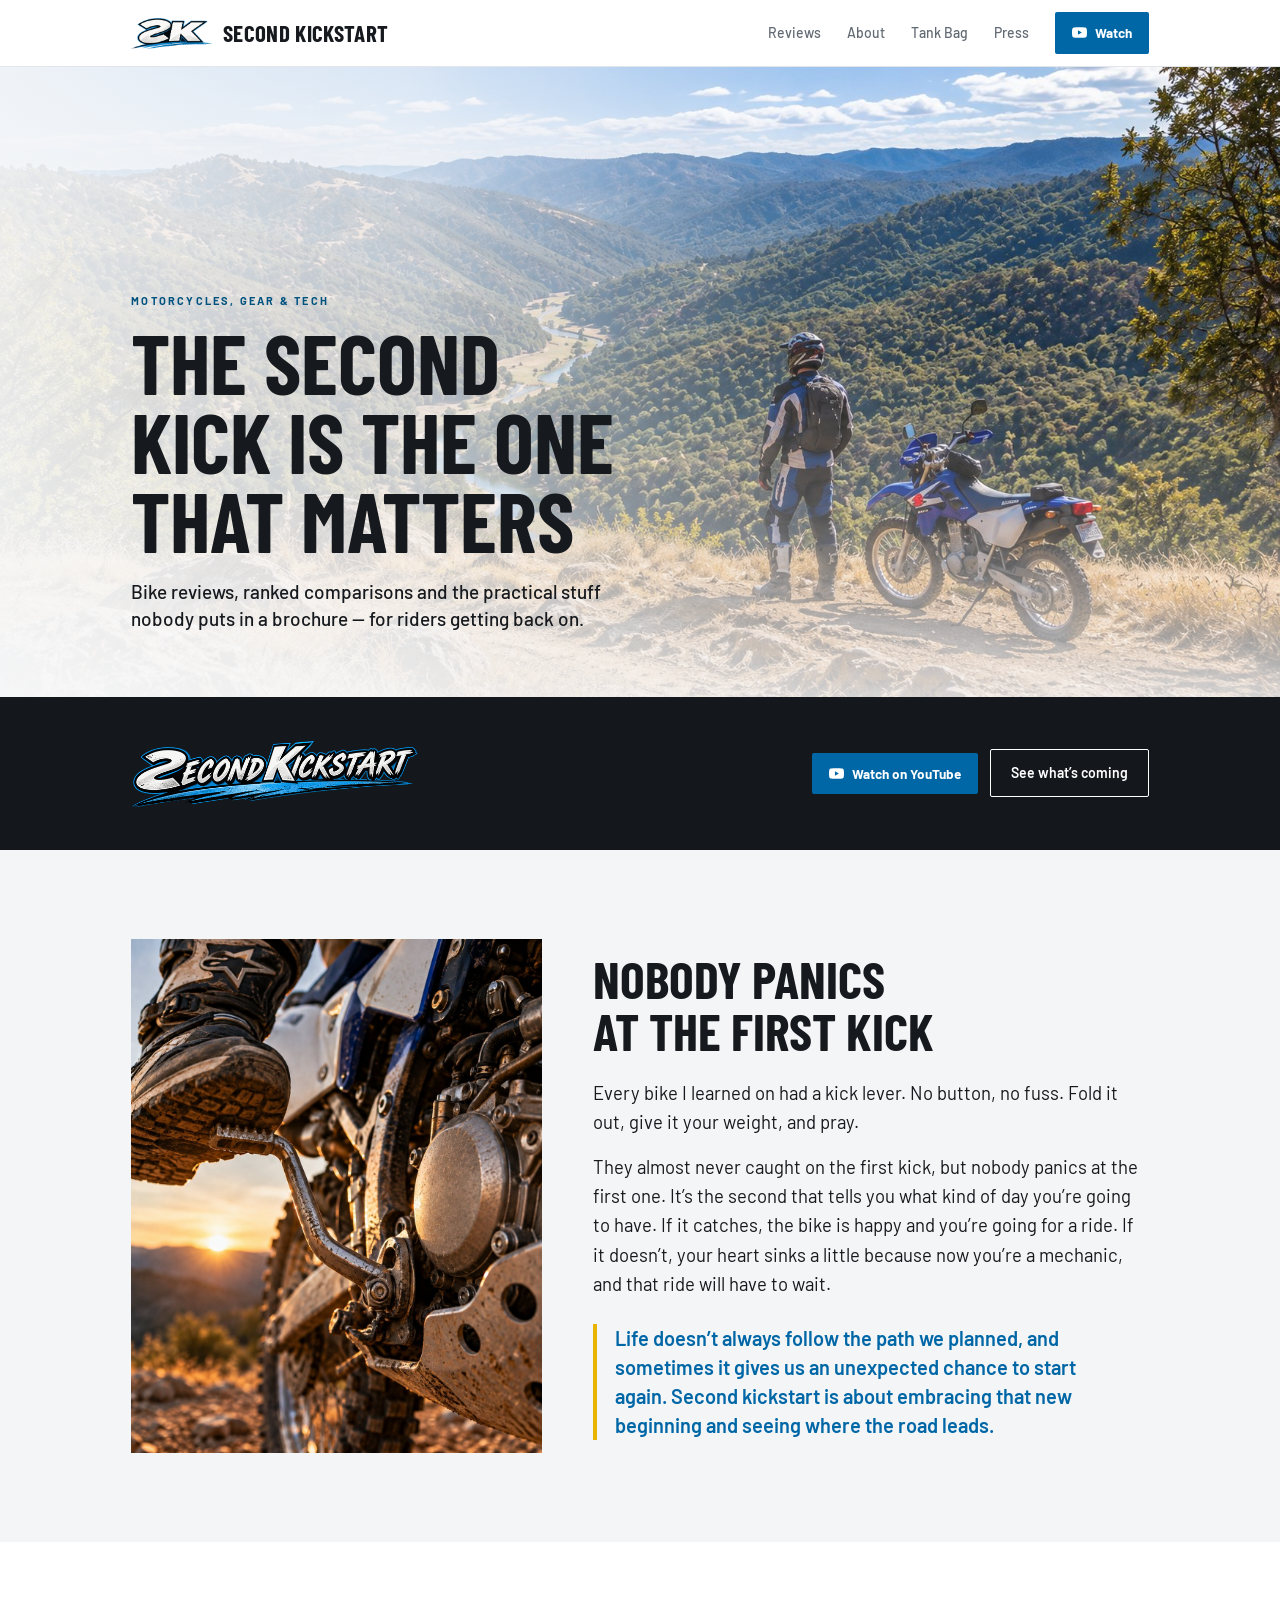
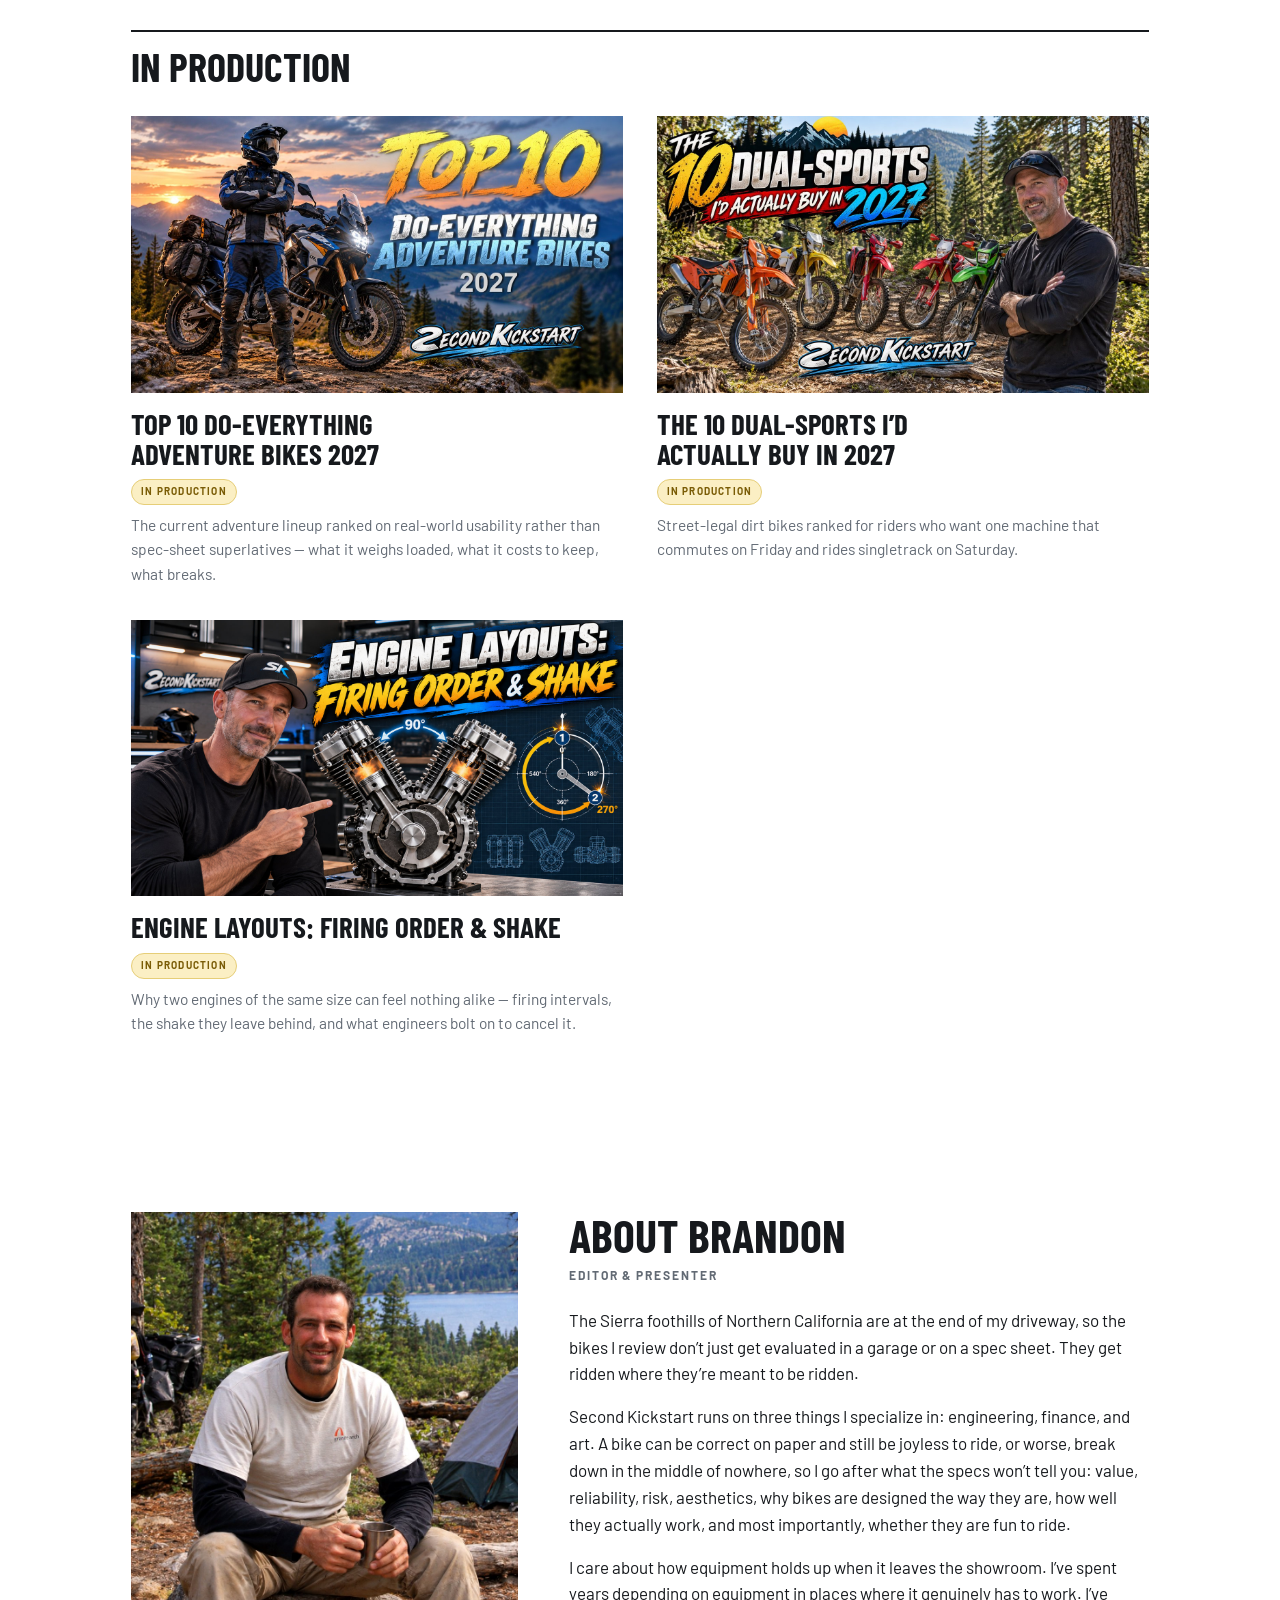
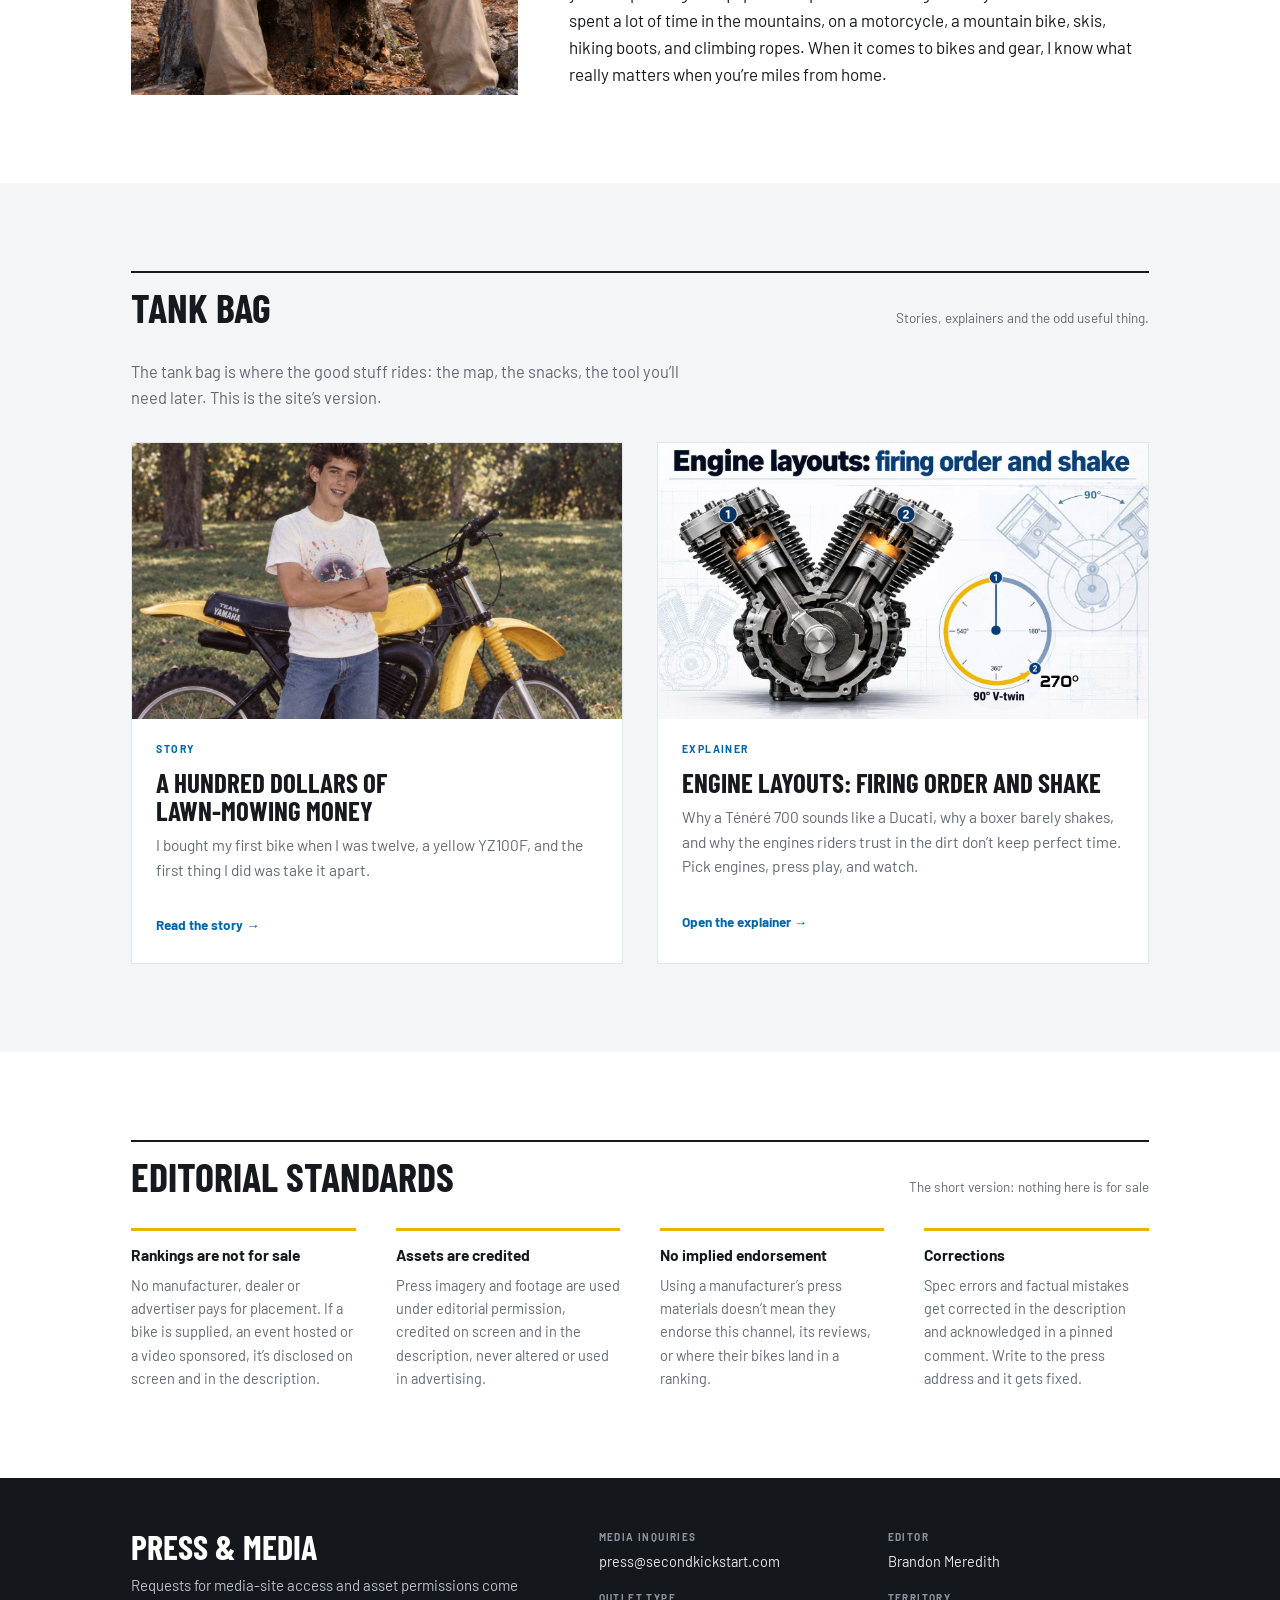
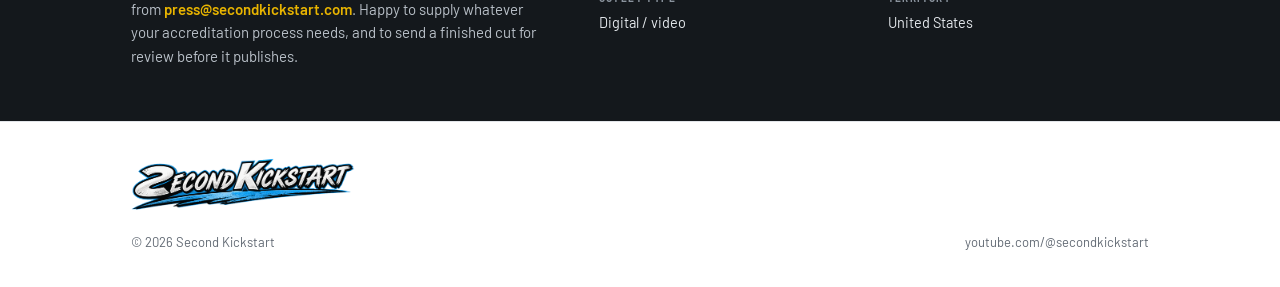
==== commit db5832b1: "Added Engine Layouts video" ====
--- a/index.html
+++ b/index.html
@@ -129,19 +129,6 @@
 
   /* Closing thought — sans against the serif body, under a rule, so it
      reads as a deliberate aside rather than a font glitch. */
-  .postscript{
-    margin-top:clamp(30px,3.6vw,42px); padding-top:20px;
-    border-top:2px solid var(--ink); max-width:58ch;
-  }
-  .postscript p{
-    font-family:var(--ui); font-size:15.5px; font-weight:500;
-    line-height:1.58; color:var(--muted); max-width:none;
-  }
-  .postscript a{
-    color:var(--accent); font-weight:700; text-decoration:none;
-    border-bottom:2px solid var(--hivis); padding-bottom:1px; white-space:nowrap;
-  }
-  .postscript a:hover{border-bottom-color:var(--accent)}
 
   /* ---------- standards ---------- */
   .stds{display:grid; gap:26px 40px}
@@ -249,6 +236,11 @@
         <div class="vid-top"><h3>The 10 Dual-Sports I&rsquo;d Actually Buy in 2027</h3><span class="pill">In production</span></div>
         <p>Street-legal dirt bikes ranked for riders who want one machine that commutes on Friday and rides singletrack on Saturday.</p>
       </article>
+      <article class="vid">
+        <img src="img/thumb-engine-video.jpg" alt="Engine Layouts: Firing Order &amp; Shake &mdash; title card: Brandon beside a cutaway 90-degree V-twin, with a firing-interval wheel marked 270 degrees." class="shot">
+        <div class="vid-top"><h3>Engine Layouts: Firing Order &amp; Shake</h3><span class="pill">In production</span></div>
+        <p>Why two engines of the same size can feel nothing alike &mdash; firing intervals, the shake they leave behind, and what engineers bolt on to cancel it.</p>
+      </article>
     </div>
   </div>
 </section>
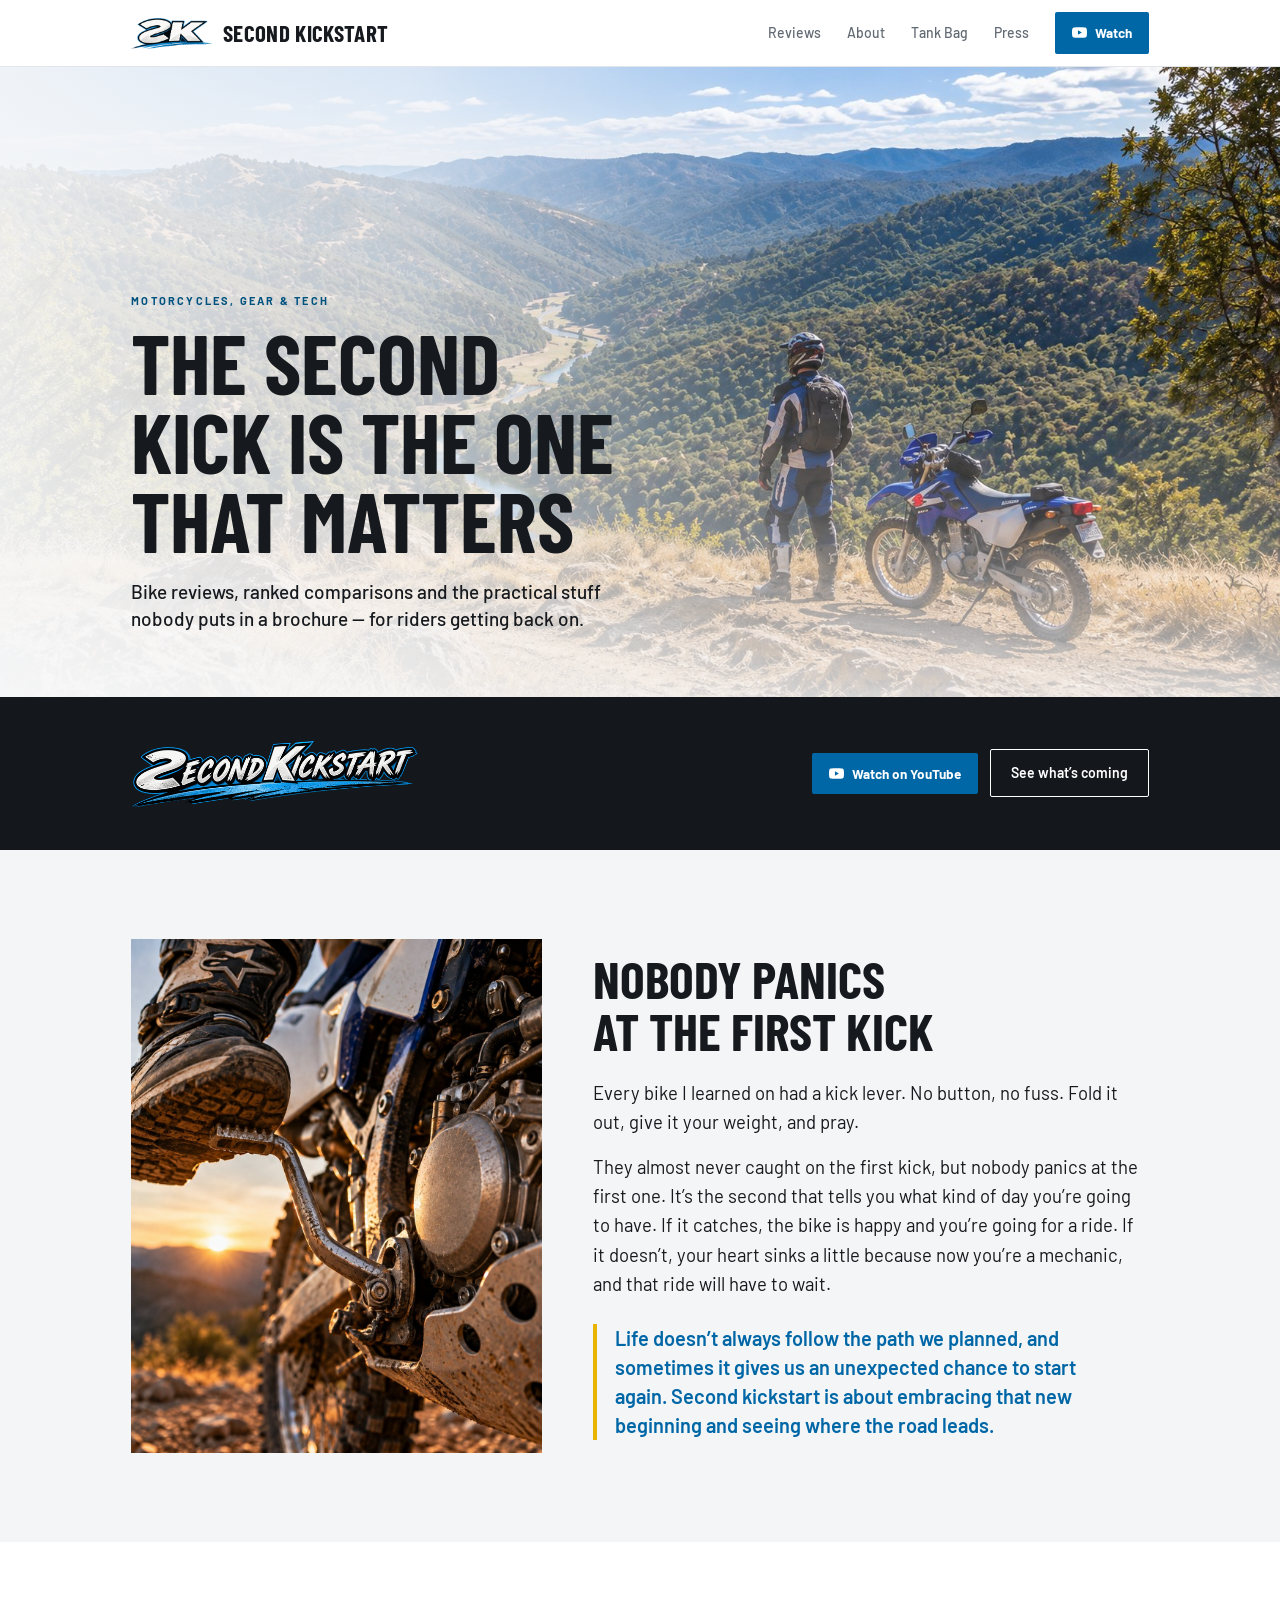
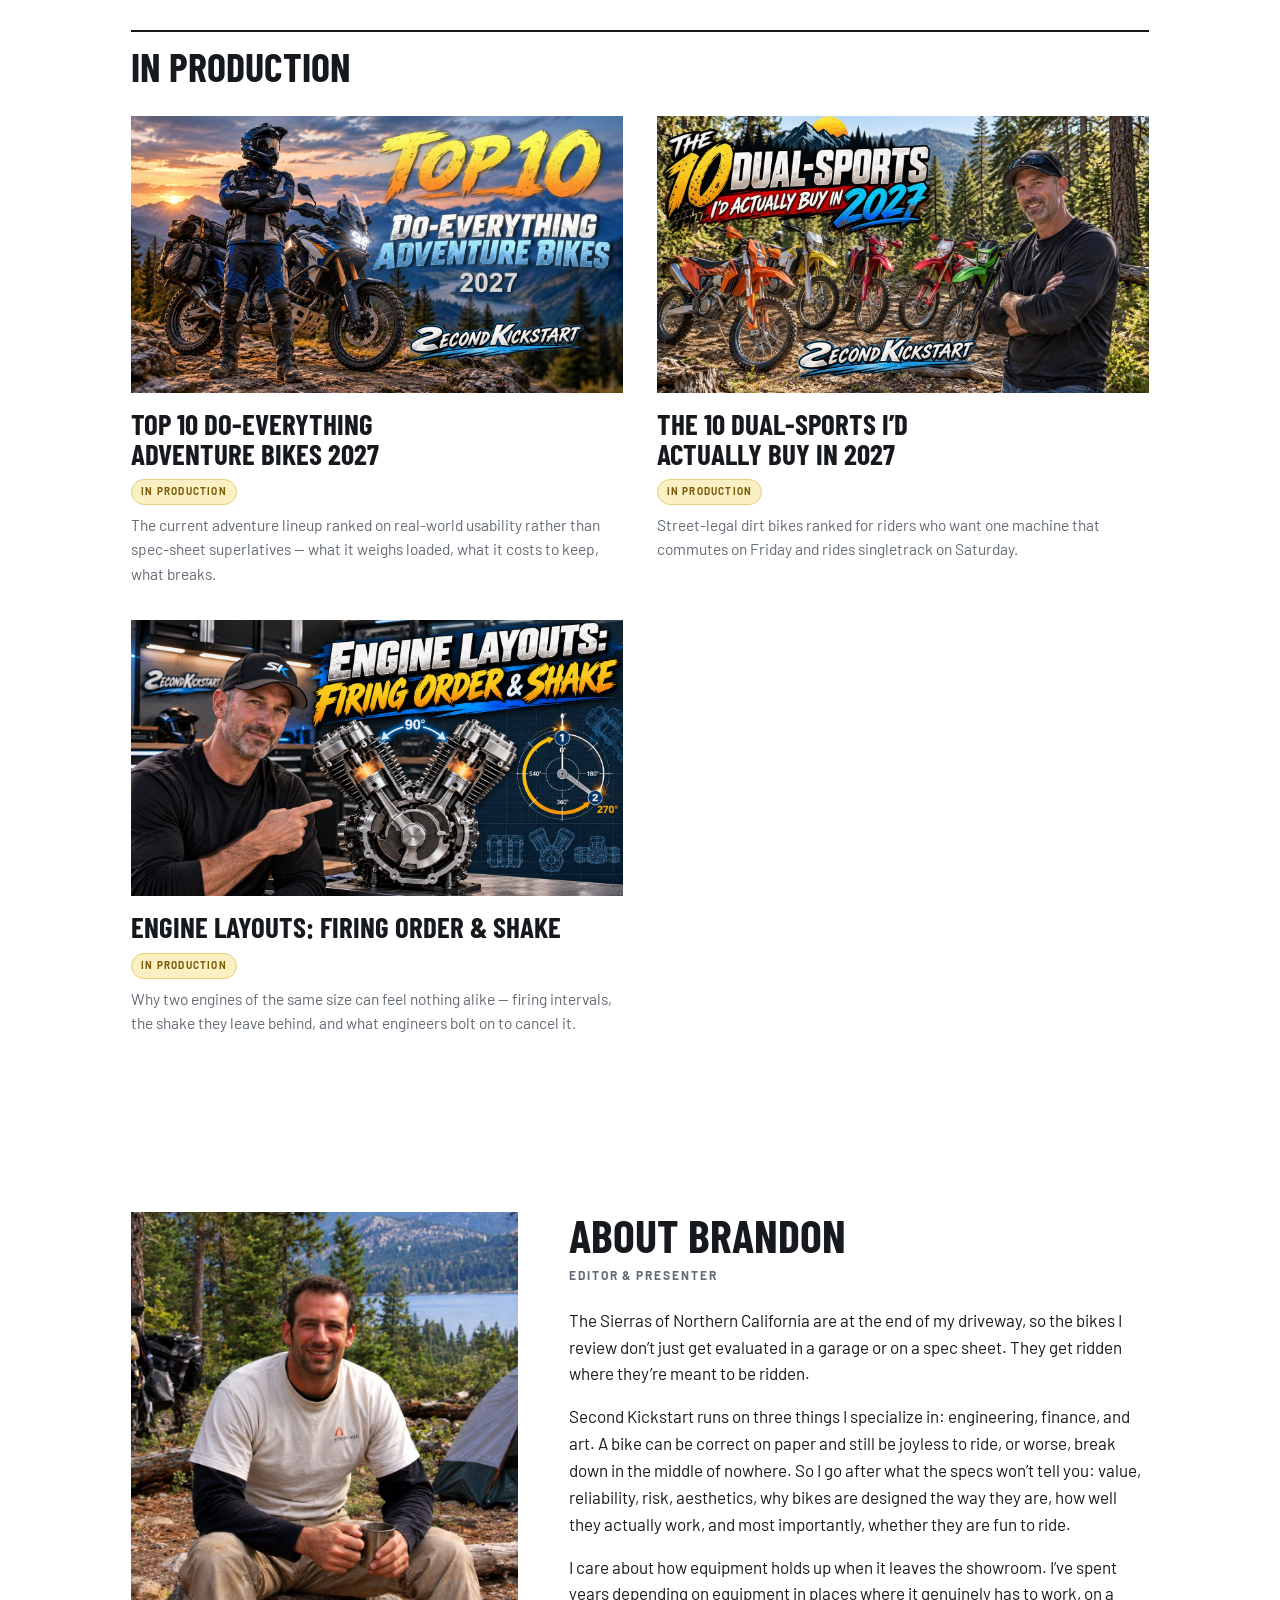
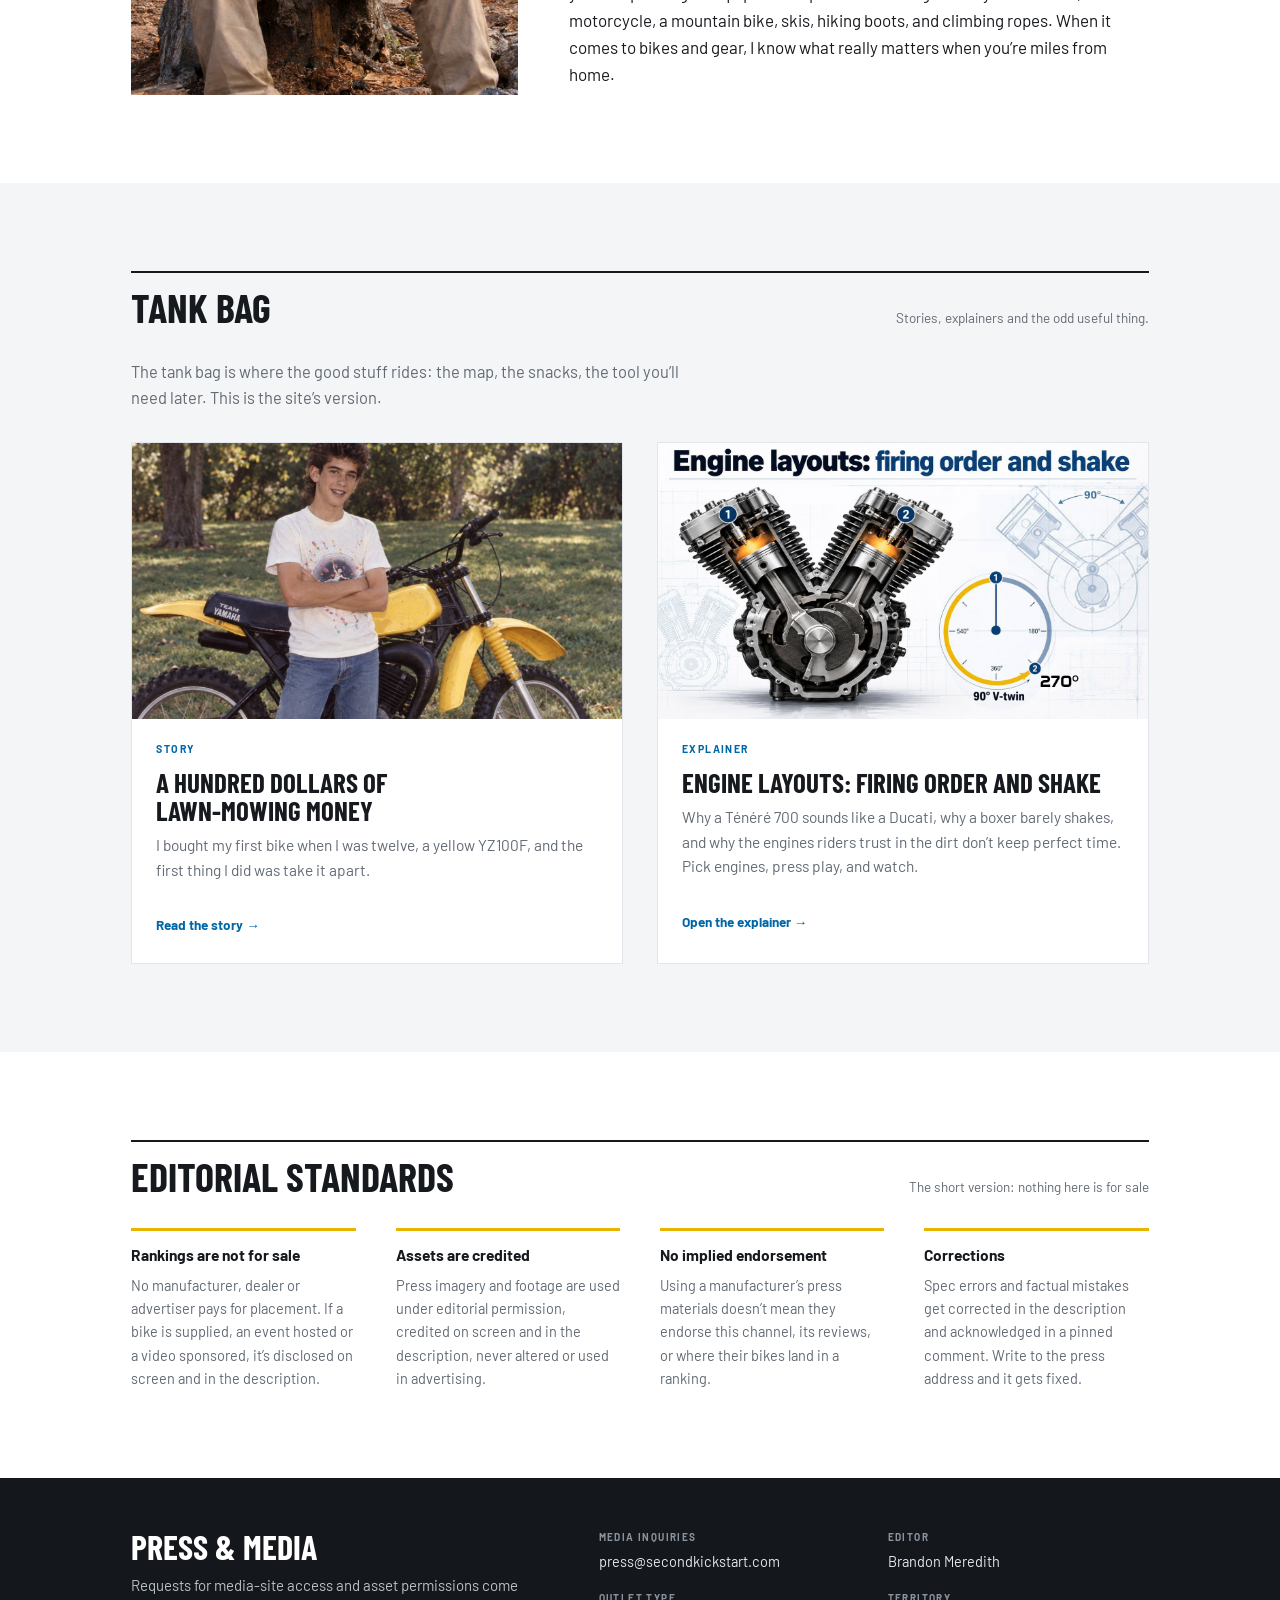
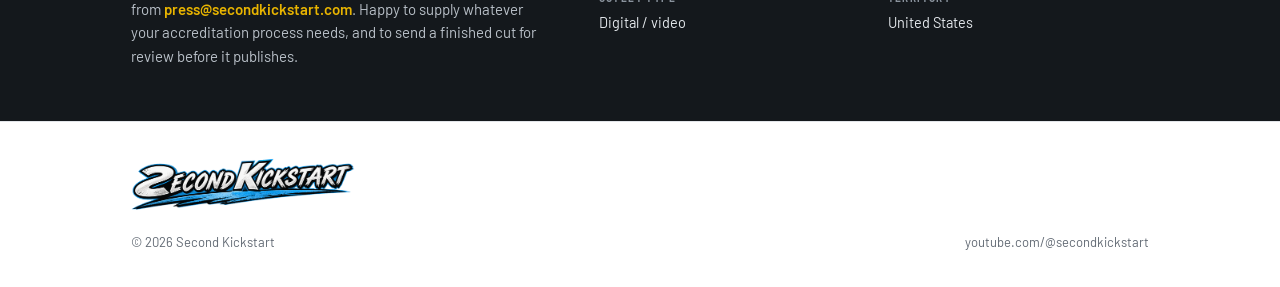
==== commit 752e6a52: "Shortened bio" ====
--- a/index.html
+++ b/index.html
@@ -253,11 +253,11 @@
       <h2>About Brandon</h2>
       <p class="role">Editor &amp; presenter</p>
 
-      <p>The Sierra foothills of Northern California are at the end of my driveway, so the bikes I review don&rsquo;t just get evaluated in a garage or on a spec sheet. They get ridden where they&rsquo;re meant to be ridden.</p>
-
-      <p>Second Kickstart runs on three things I specialize in: engineering, finance, and art. A bike can be correct on paper and still be joyless to ride, or worse, break down in the middle of nowhere, so I go after what the specs won&rsquo;t tell you: value, reliability, risk, aesthetics, why bikes are designed the way they are, how well they actually work, and most importantly, whether they are fun to ride.</p>
-
-      <p>I care about how equipment holds up when it leaves the showroom. I&rsquo;ve spent years depending on equipment in places where it genuinely has to work. I&rsquo;ve spent a lot of time in the mountains, on a motorcycle, a mountain bike, skis, hiking boots, and climbing ropes. When it comes to bikes and gear, I know what really matters when you&rsquo;re miles from home.</p>
+      <p>The Sierras of Northern California are at the end of my driveway, so the bikes I review don&rsquo;t just get evaluated in a garage or on a spec sheet. They get ridden where they&rsquo;re meant to be ridden.</p>
+
+      <p>Second Kickstart runs on three things I specialize in: engineering, finance, and art. A bike can be correct on paper and still be joyless to ride, or worse, break down in the middle of nowhere.  So I go after what the specs won&rsquo;t tell you: value, reliability, risk, aesthetics, why bikes are designed the way they are, how well they actually work, and most importantly, whether they are fun to ride.</p>
+
+      <p>I care about how equipment holds up when it leaves the showroom. I&rsquo;ve spent years depending on equipment in places where it genuinely has to work, on a motorcycle, a mountain bike, skis, hiking boots, and climbing ropes. When it comes to bikes and gear, I know what really matters when you&rsquo;re miles from home.</p>
 
     </div>
   </div>
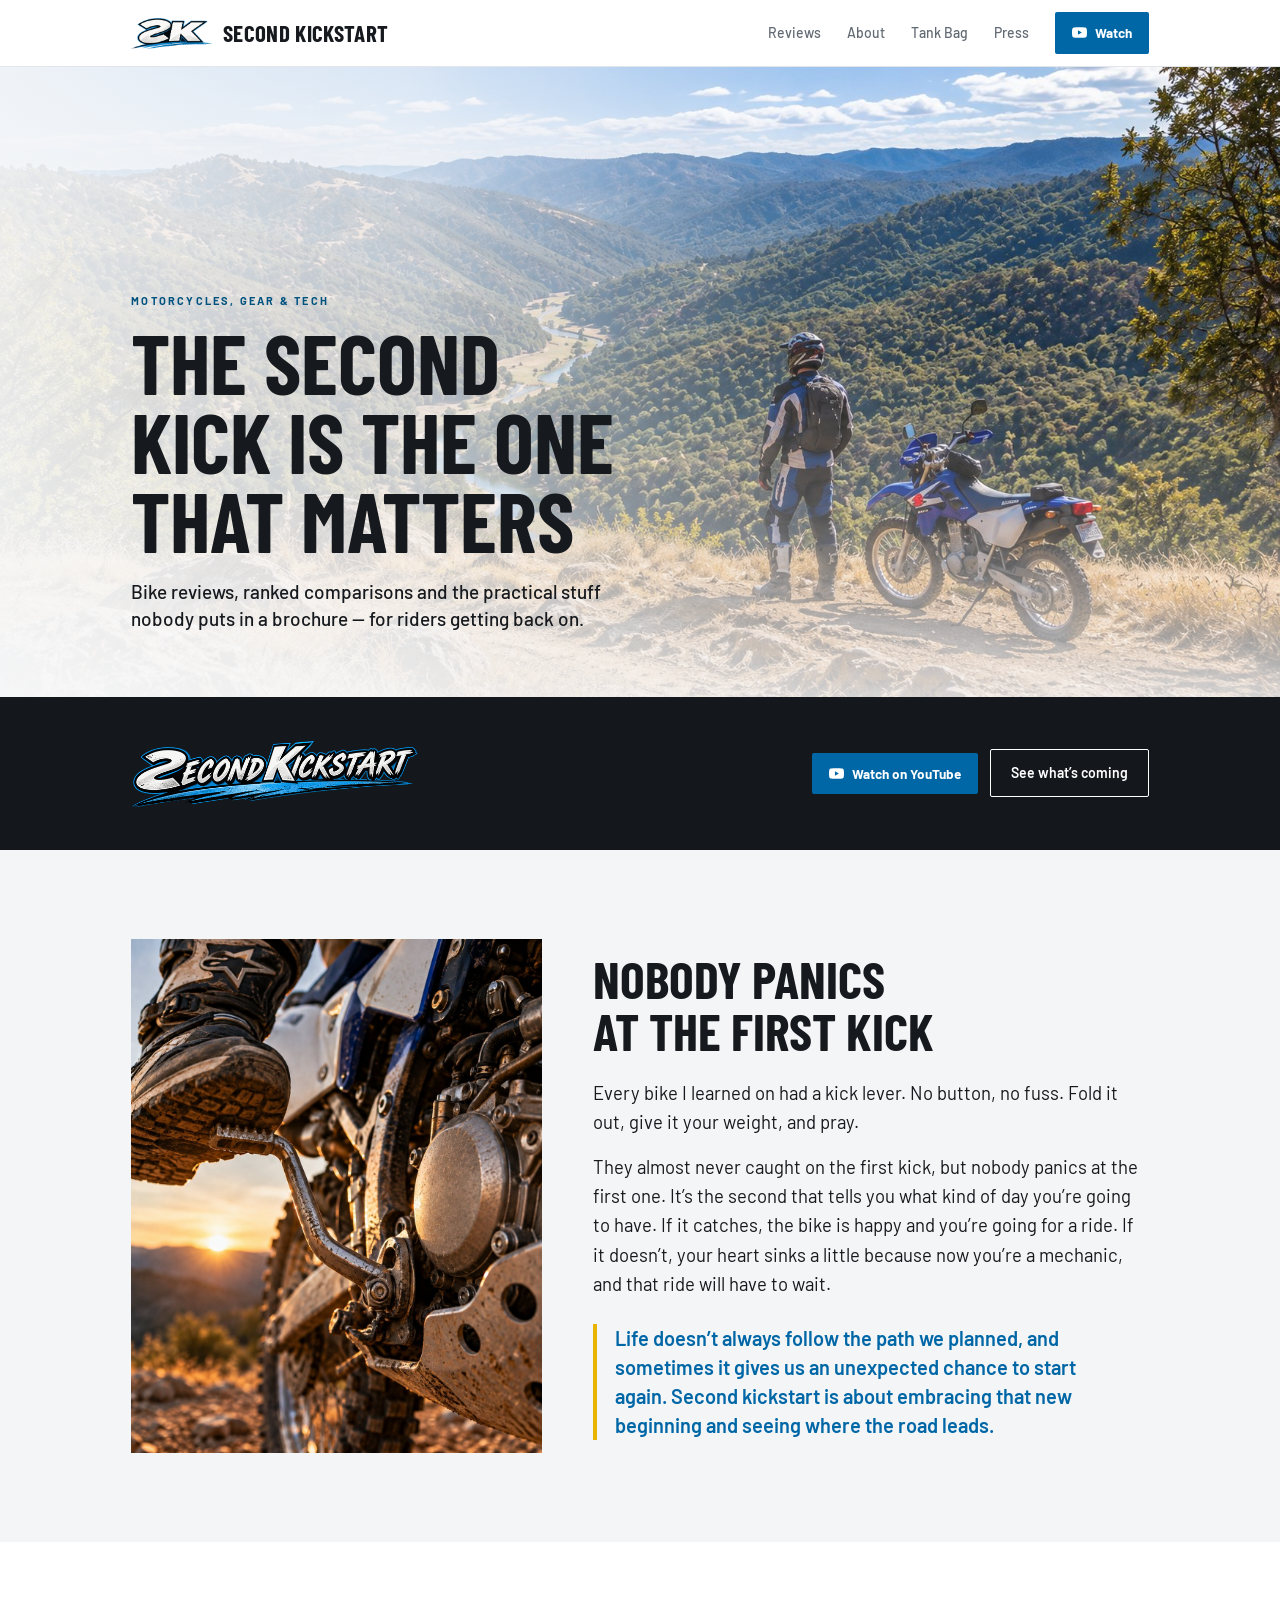
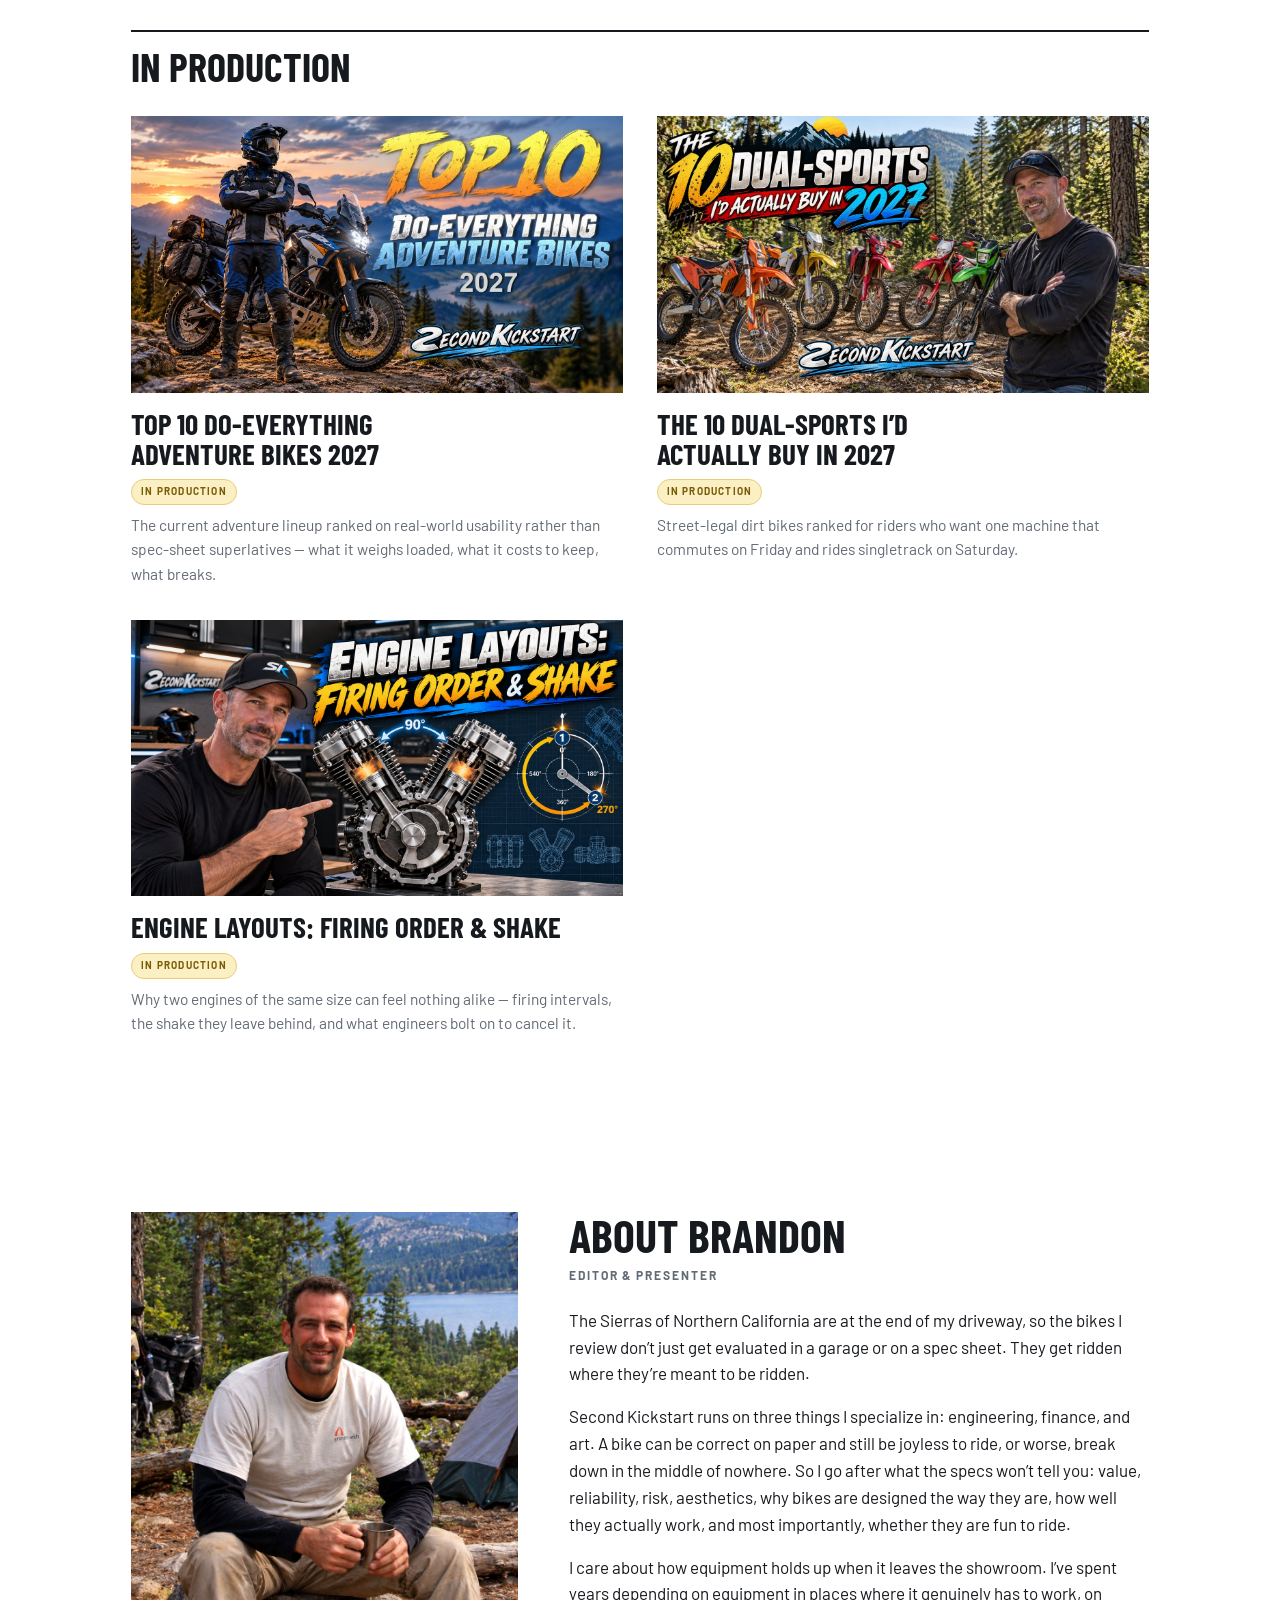
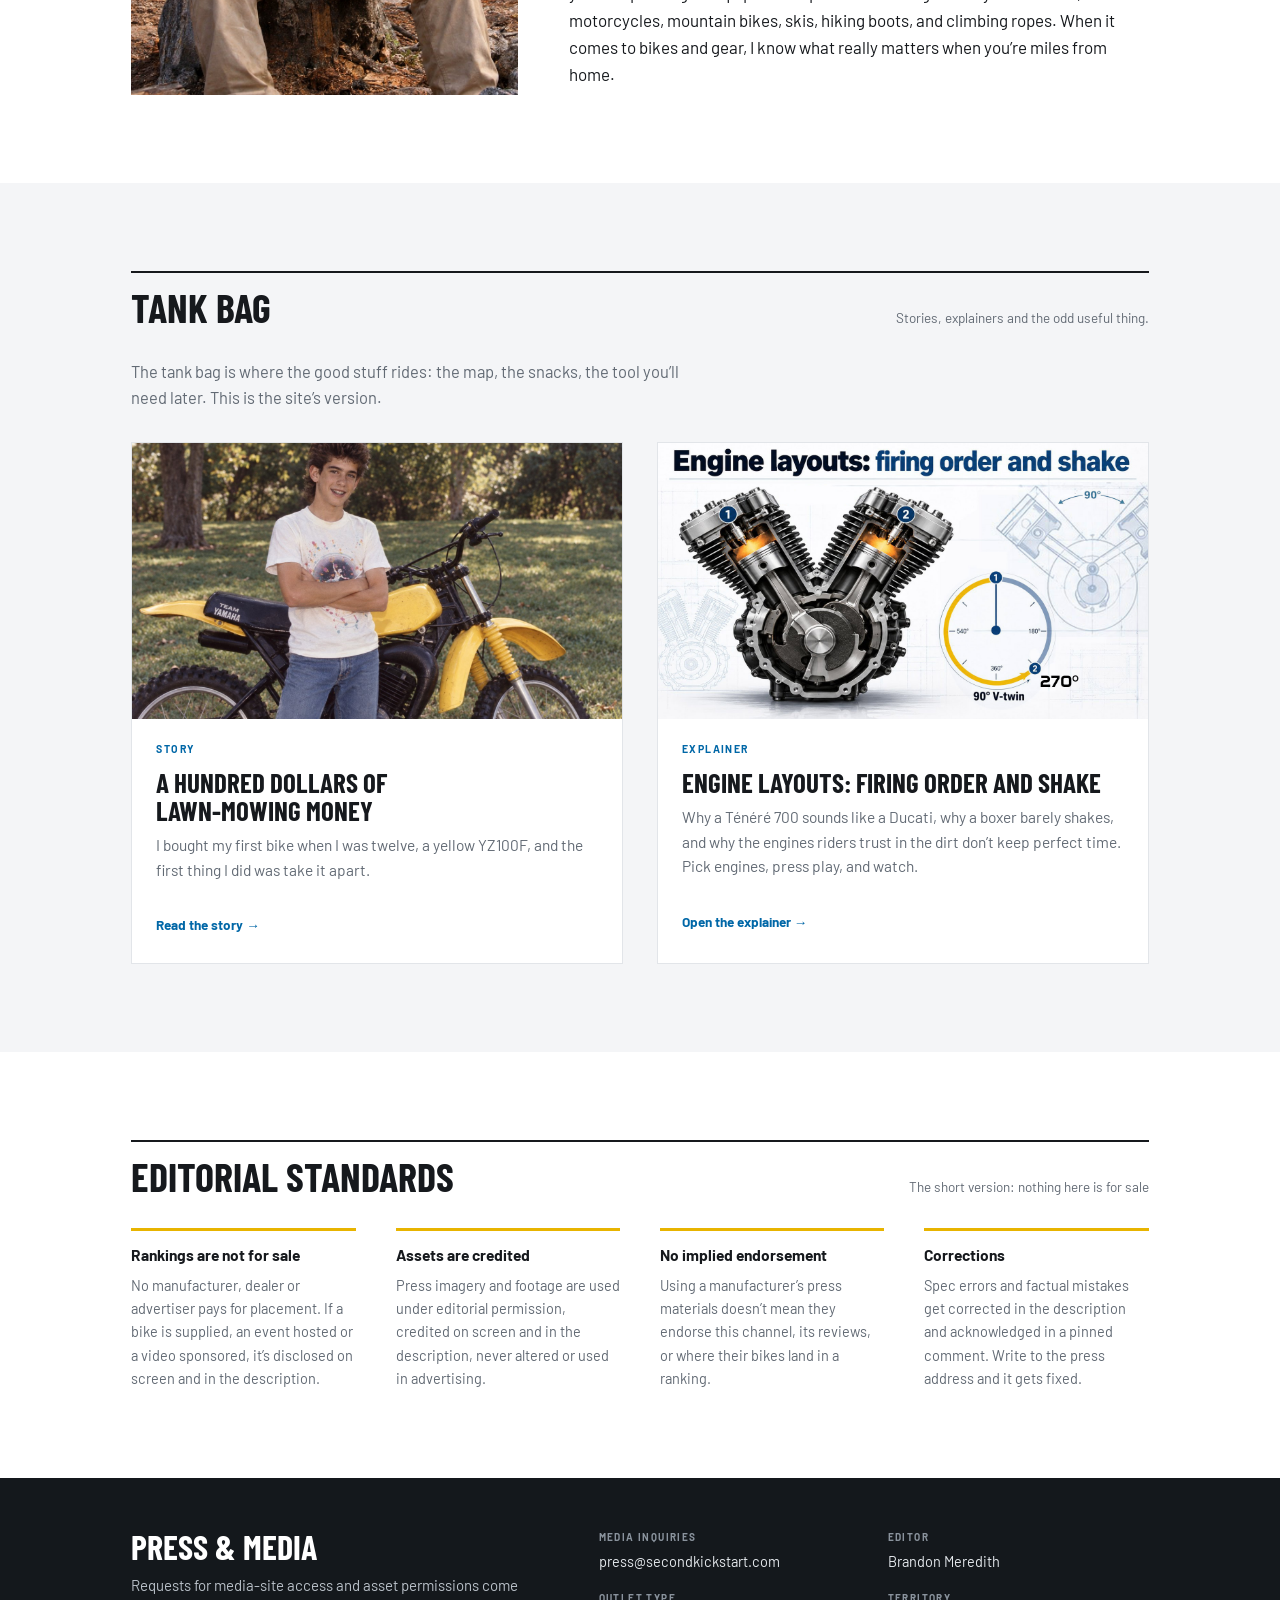
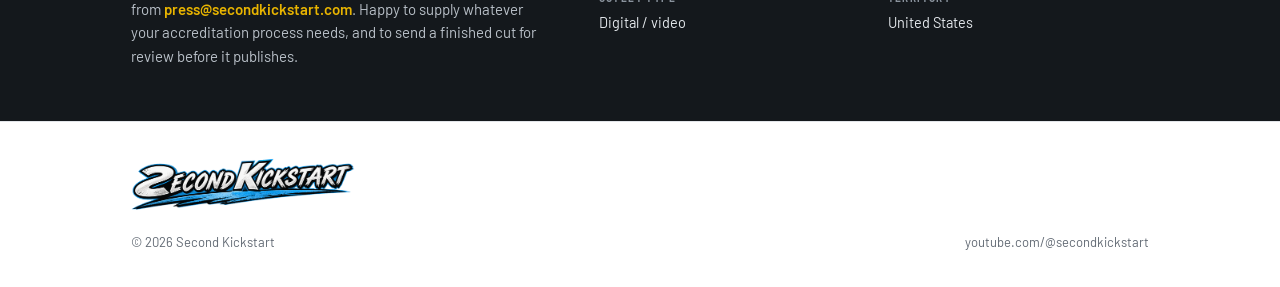
==== commit 9ac7261c: "Updated bio again" ====
--- a/index.html
+++ b/index.html
@@ -257,7 +257,7 @@
 
       <p>Second Kickstart runs on three things I specialize in: engineering, finance, and art. A bike can be correct on paper and still be joyless to ride, or worse, break down in the middle of nowhere.  So I go after what the specs won&rsquo;t tell you: value, reliability, risk, aesthetics, why bikes are designed the way they are, how well they actually work, and most importantly, whether they are fun to ride.</p>
 
-      <p>I care about how equipment holds up when it leaves the showroom. I&rsquo;ve spent years depending on equipment in places where it genuinely has to work, on a motorcycle, a mountain bike, skis, hiking boots, and climbing ropes. When it comes to bikes and gear, I know what really matters when you&rsquo;re miles from home.</p>
+      <p>I care about how equipment holds up when it leaves the showroom. I&rsquo;ve spent years depending on equipment in places where it genuinely has to work, on motorcycles, mountain bikes, skis, hiking boots, and climbing ropes. When it comes to bikes and gear, I know what really matters when you&rsquo;re miles from home.</p>
 
     </div>
   </div>
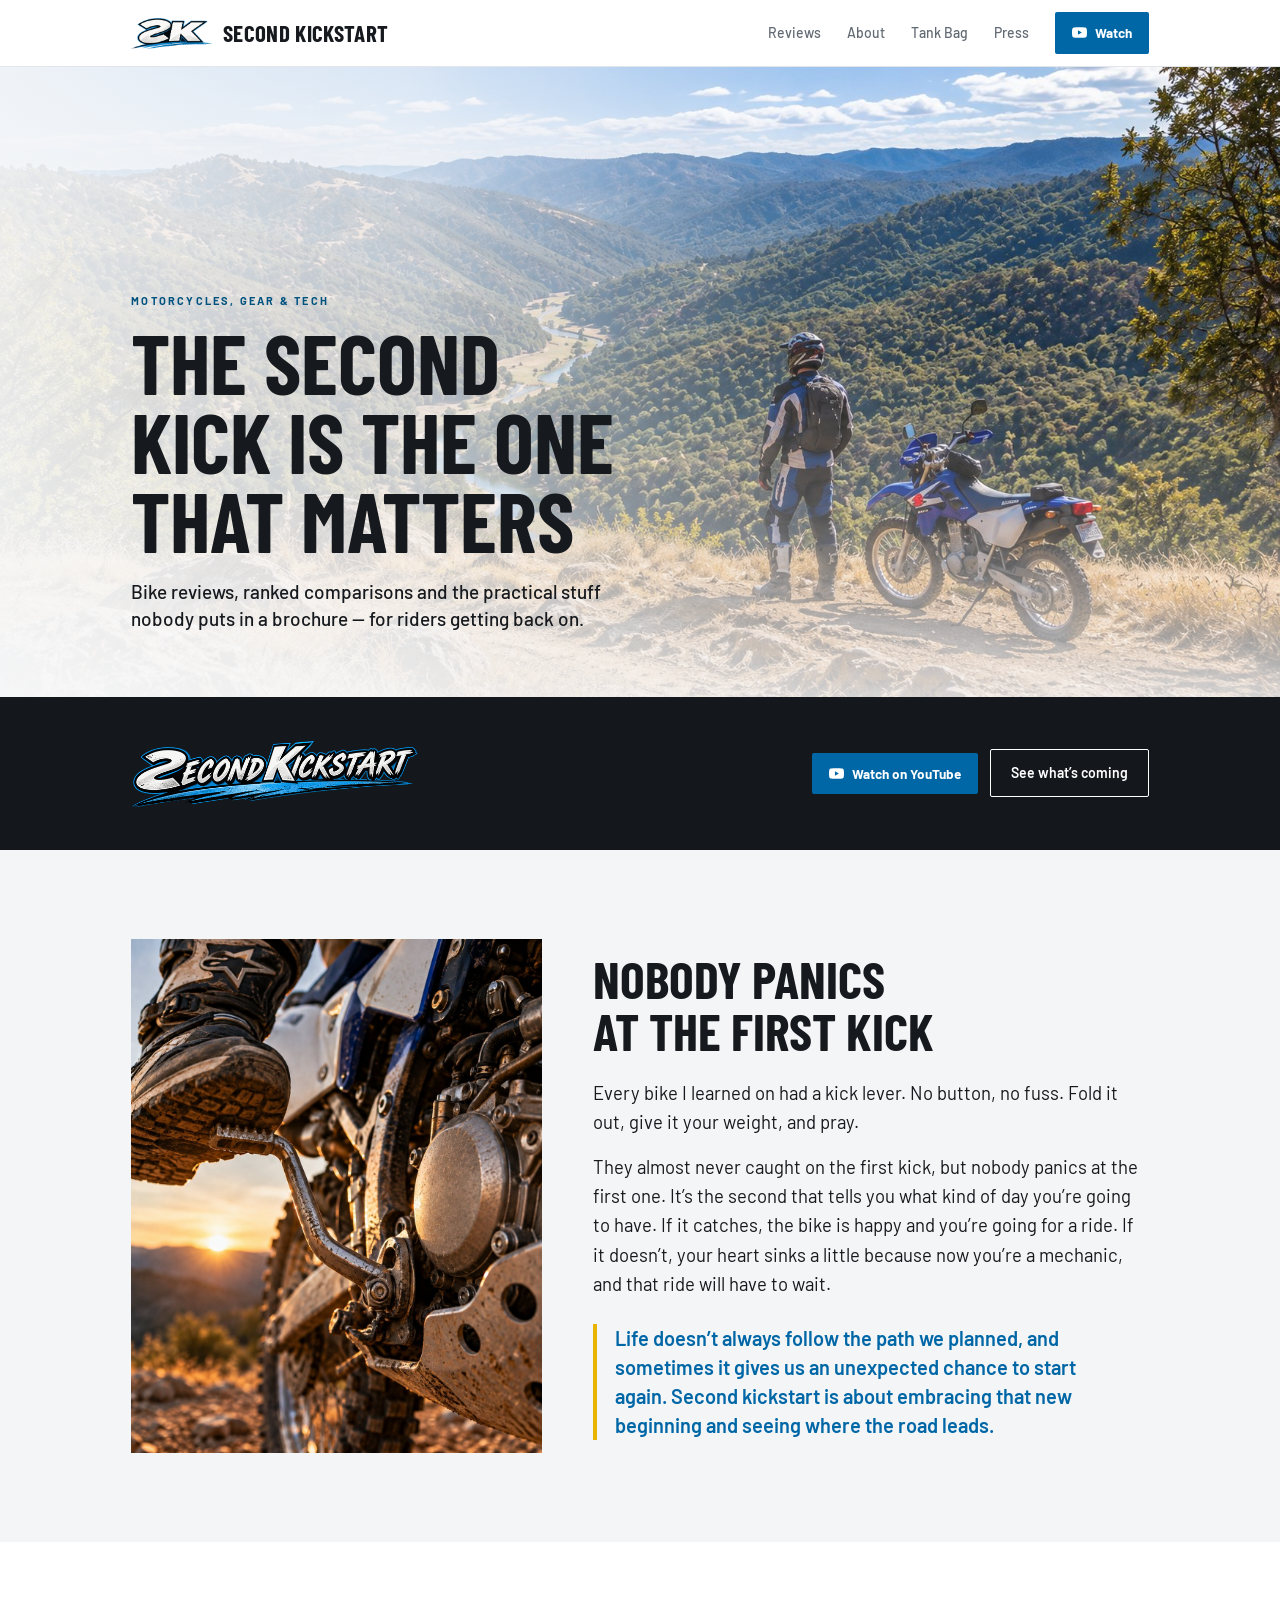
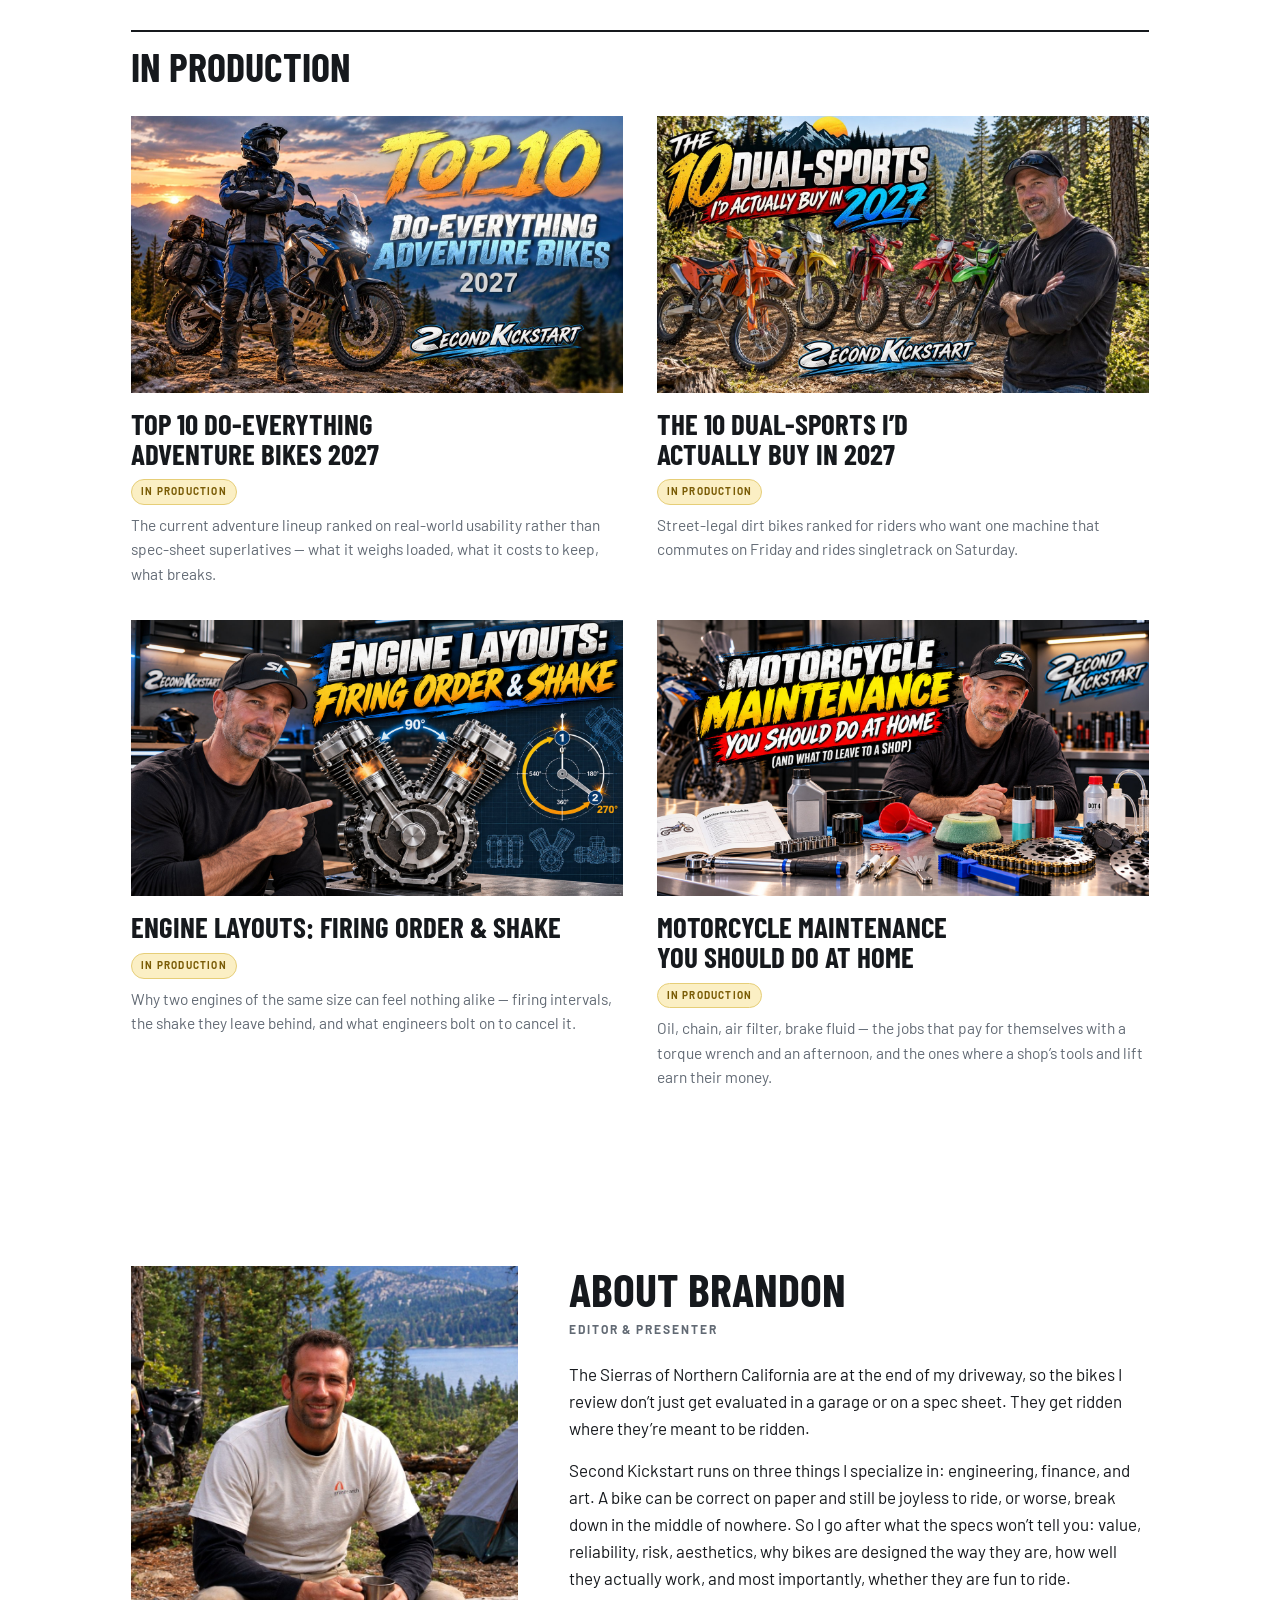
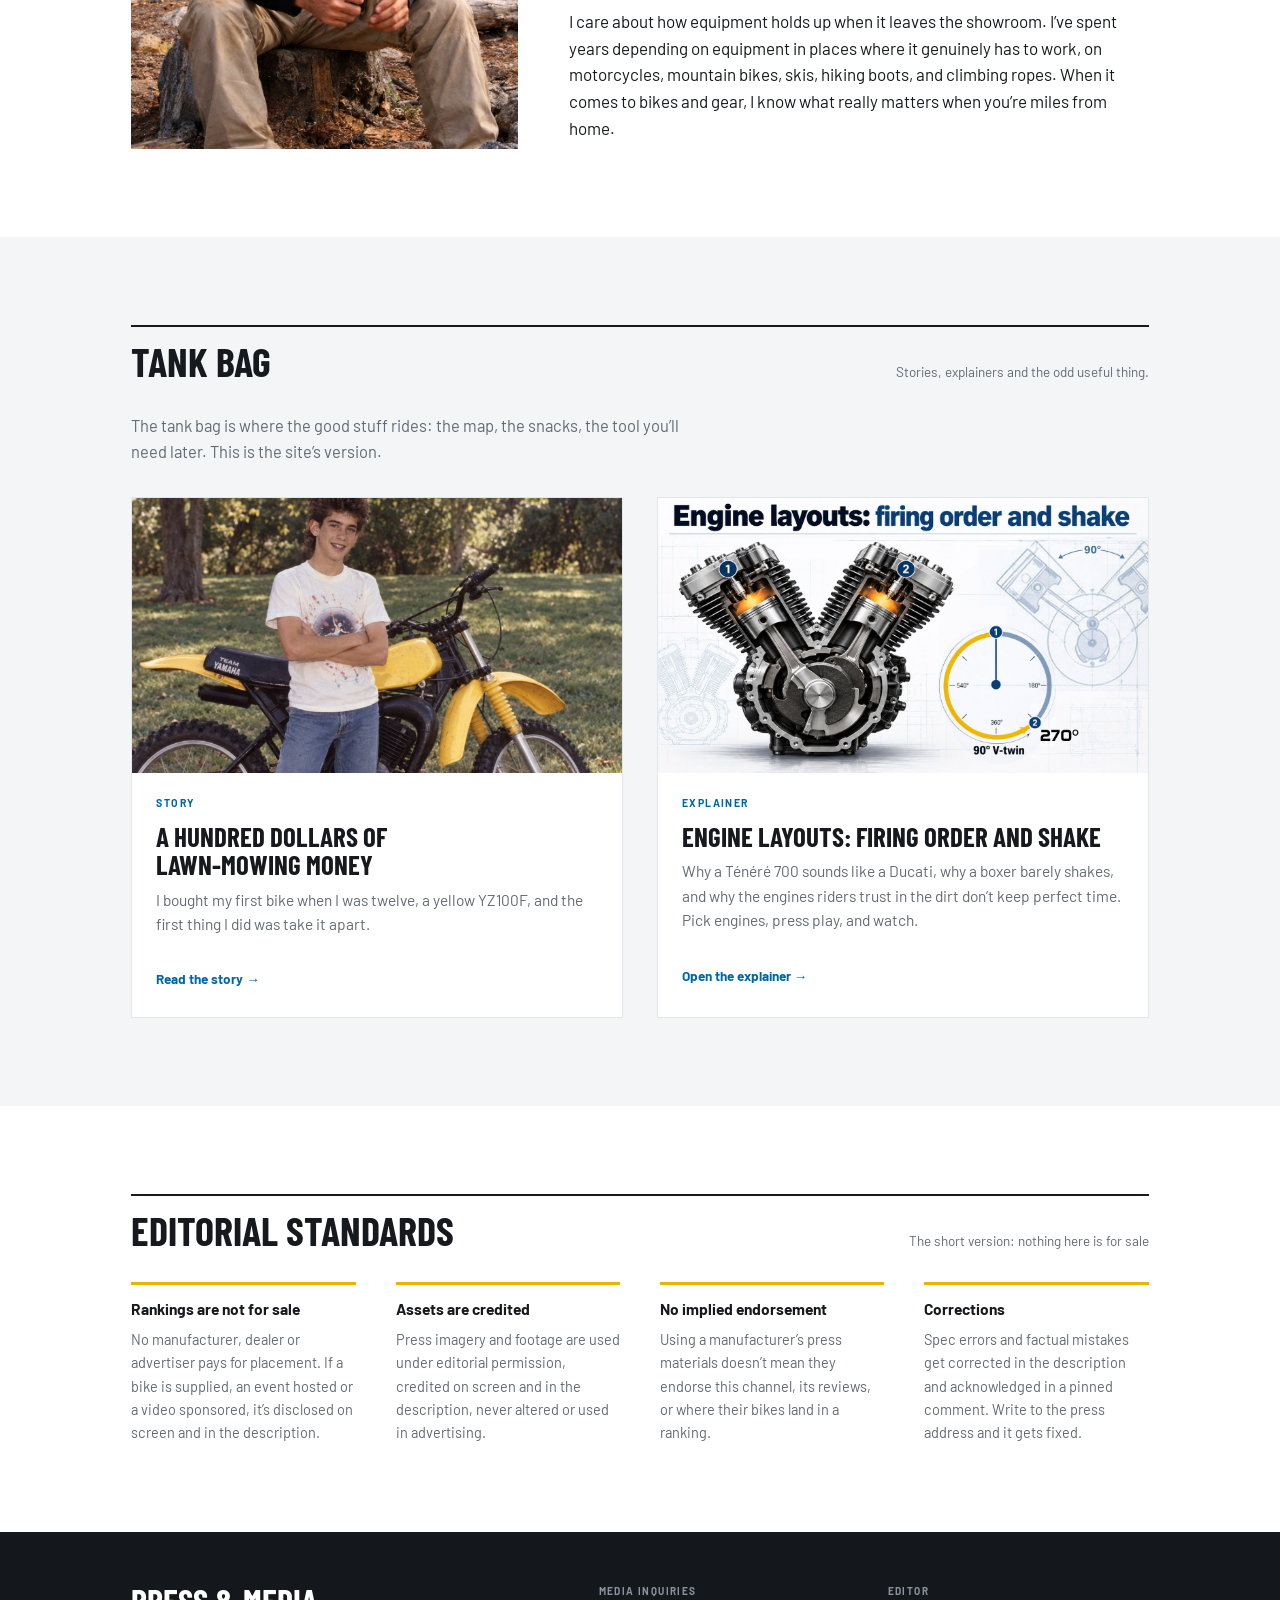
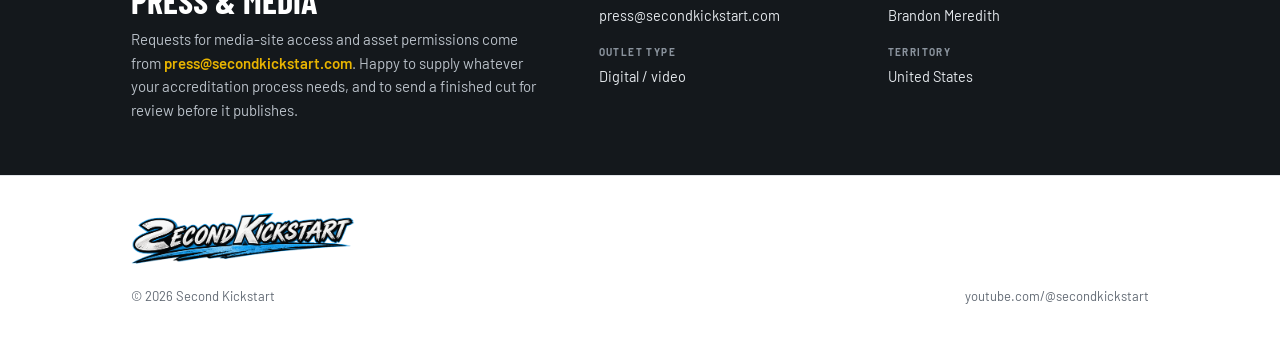
==== commit db2e82c7: "Added new Maintenance video thumb" ====
--- a/index.html
+++ b/index.html
@@ -241,6 +241,11 @@
         <div class="vid-top"><h3>Engine Layouts: Firing Order &amp; Shake</h3><span class="pill">In production</span></div>
         <p>Why two engines of the same size can feel nothing alike &mdash; firing intervals, the shake they leave behind, and what engineers bolt on to cancel it.</p>
       </article>
+      <article class="vid">
+        <img src="img/thumb-maintenance.jpg" alt="Motorcycle Maintenance You Should Do at Home &mdash; title card: Brandon at a workbench laid out with oil, filters, a torque wrench, feeler gauges and a chain brush." class="shot">
+        <div class="vid-top"><h3>Motorcycle Maintenance You Should Do at Home</h3><span class="pill">In production</span></div>
+        <p>Oil, chain, air filter, brake fluid &mdash; the jobs that pay for themselves with a torque wrench and an afternoon, and the ones where a shop&rsquo;s tools and lift earn their money.</p>
+      </article>
     </div>
   </div>
 </section>
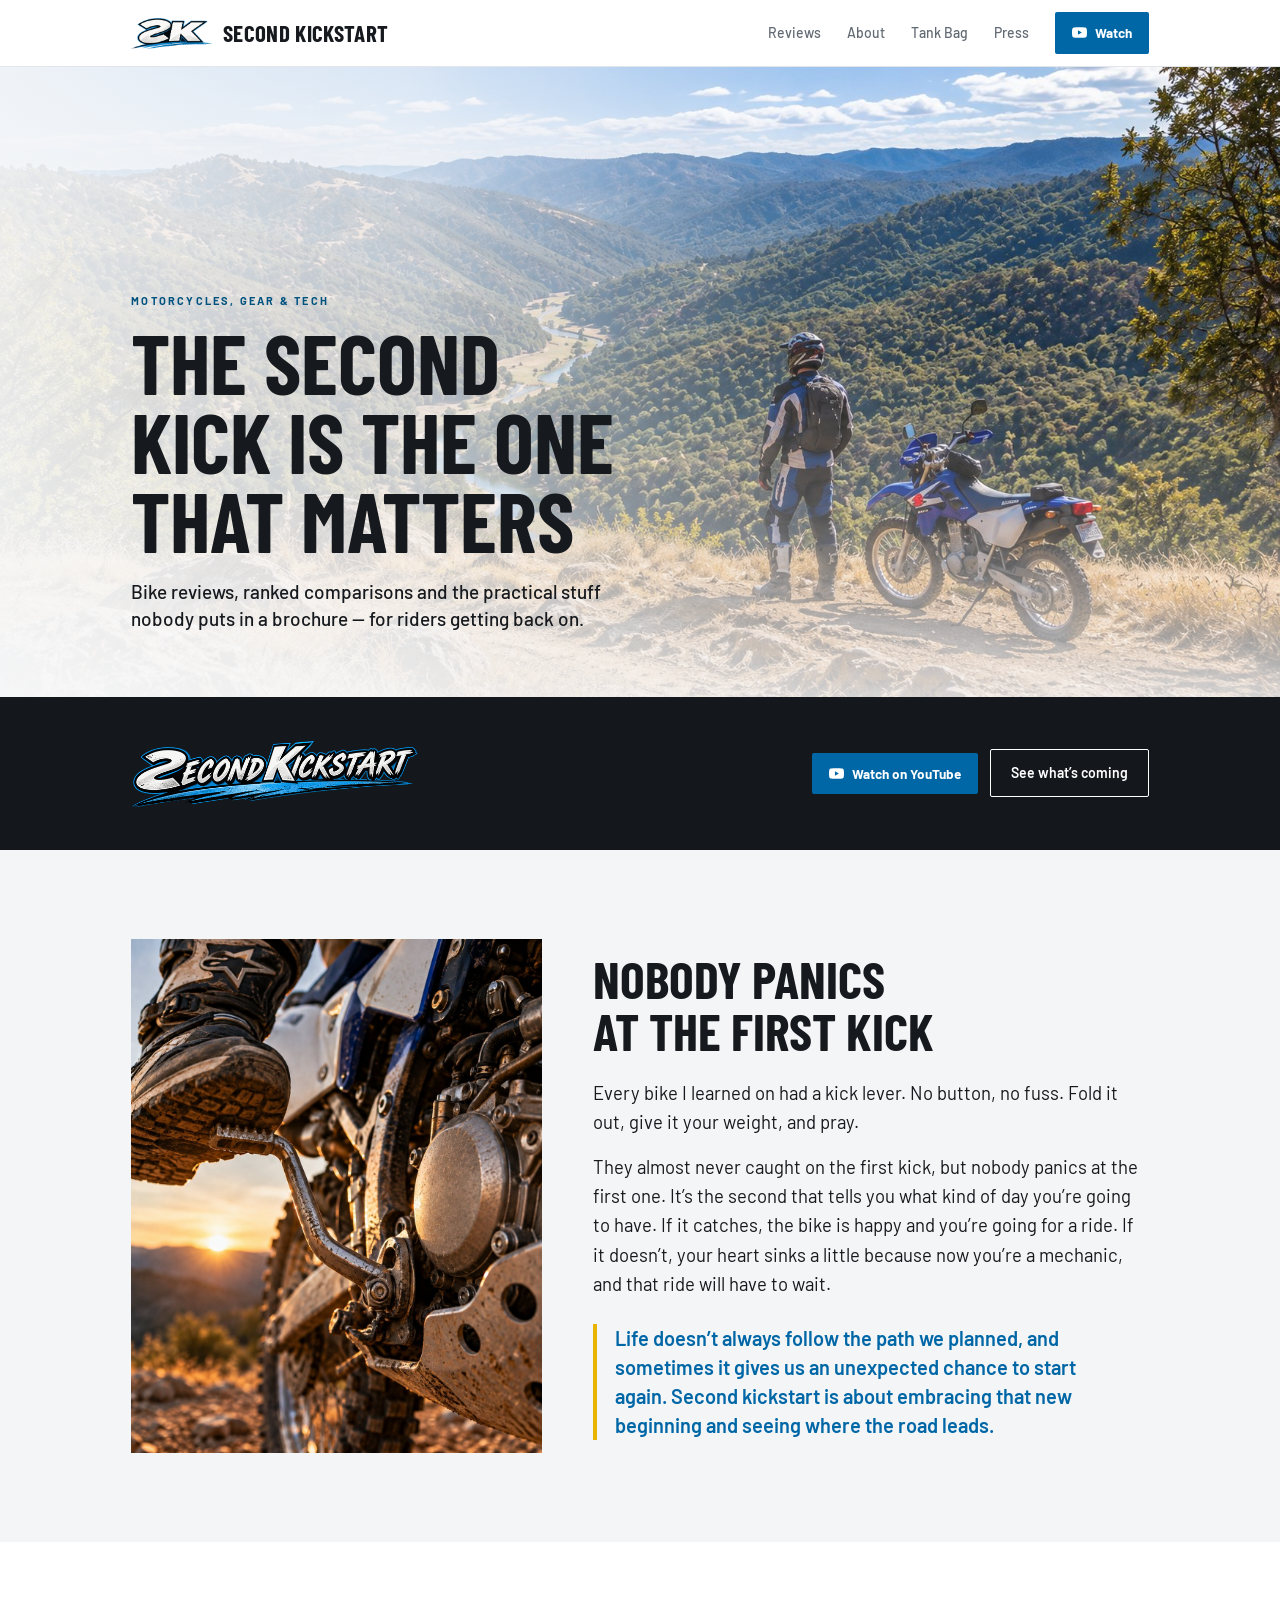
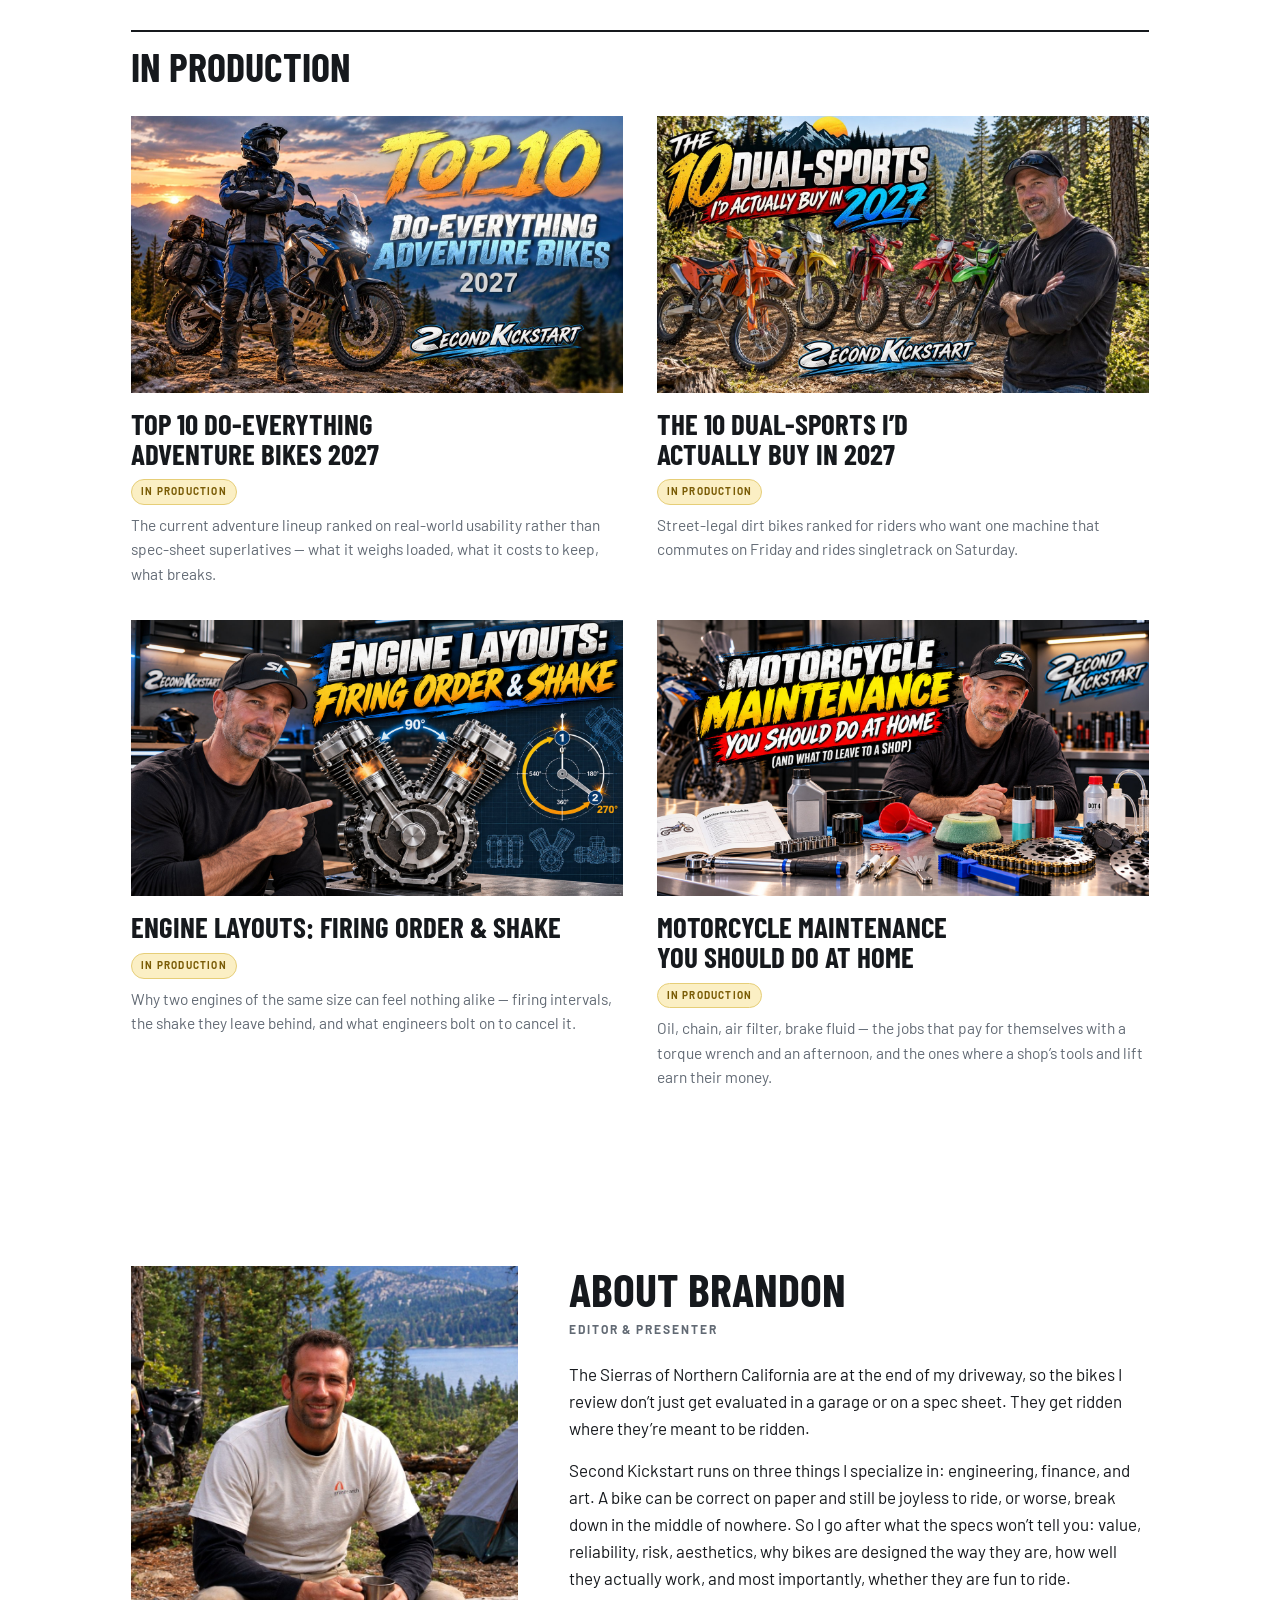
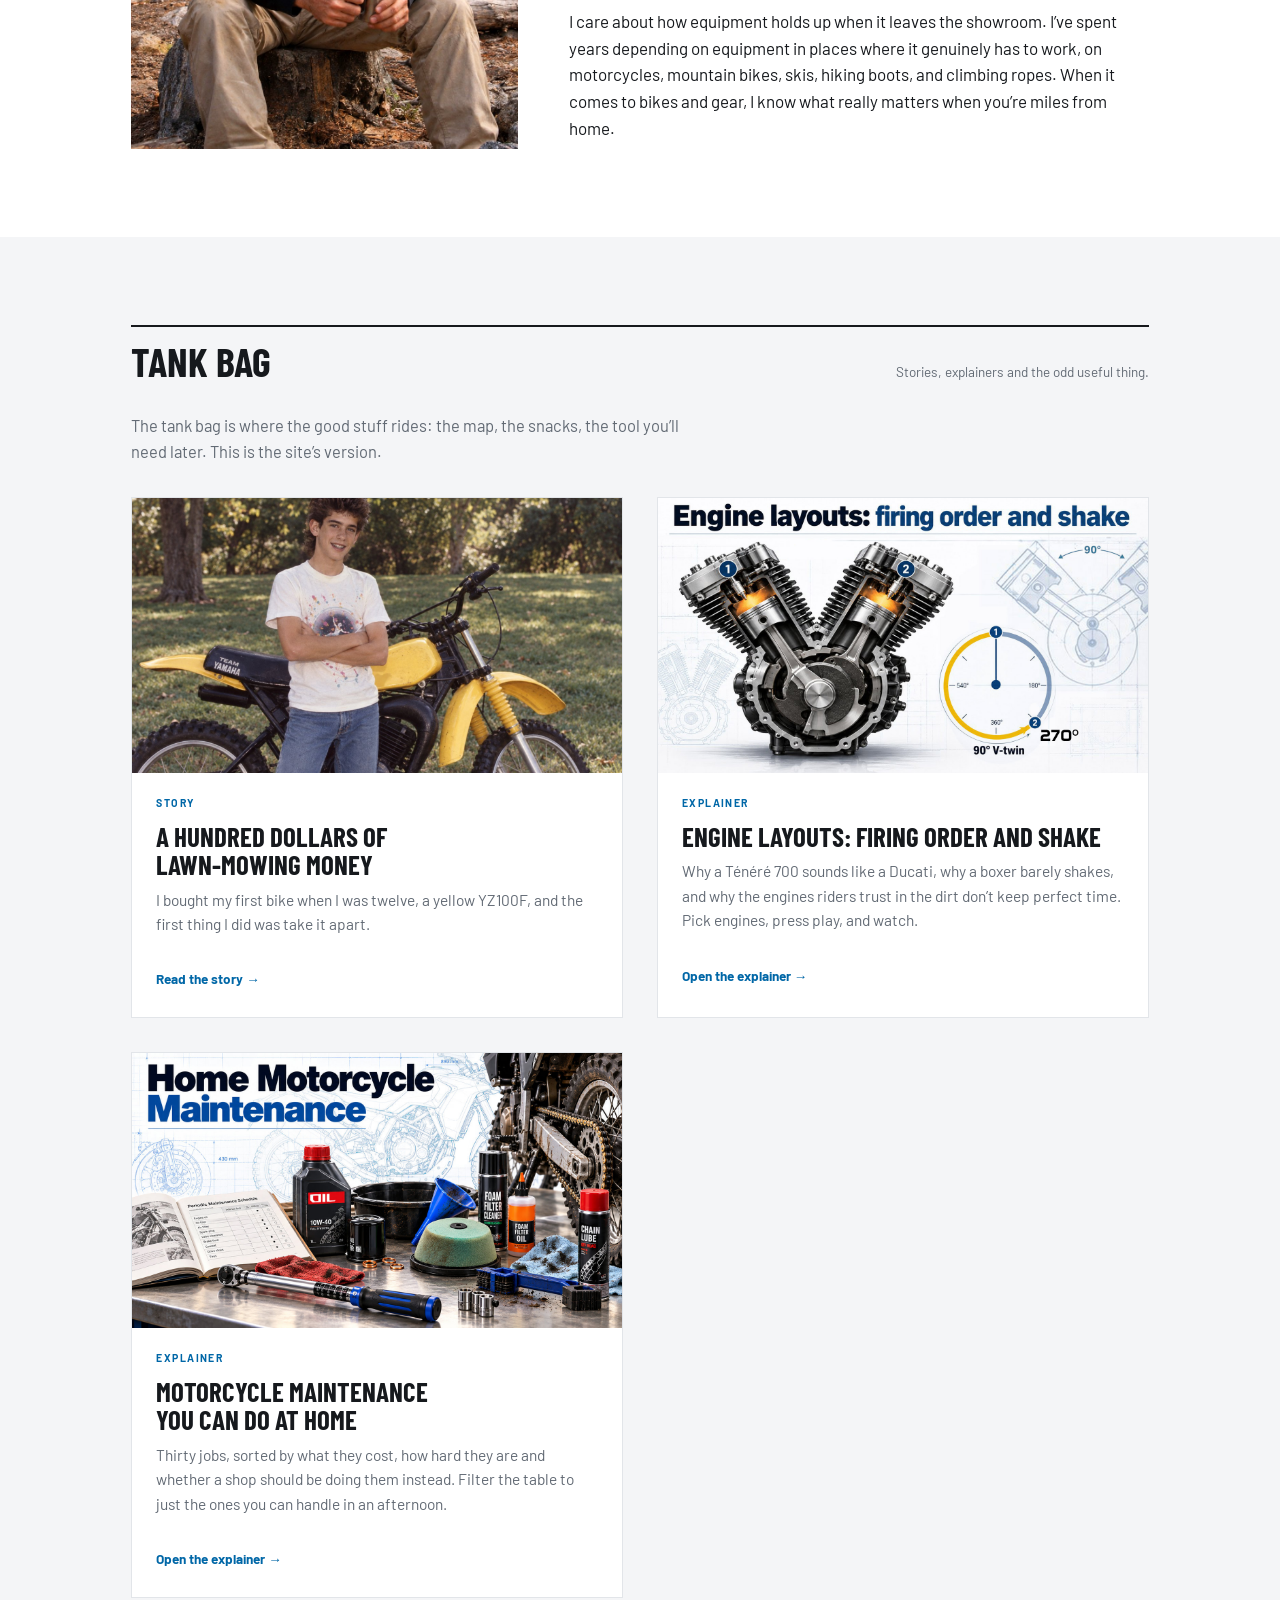
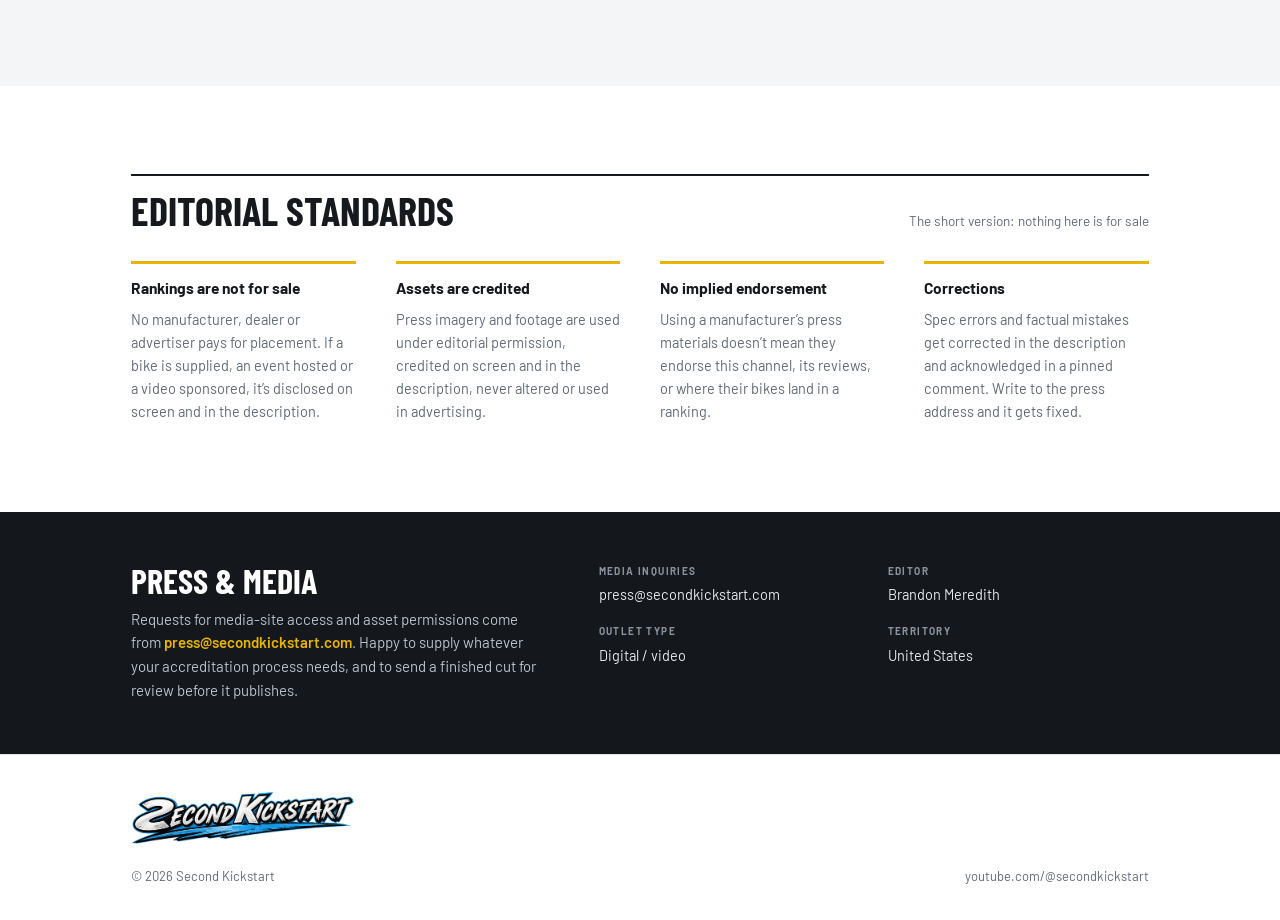
==== commit 08b8a3df: "New maintenance tank bag page" ====
--- a/index.html
+++ b/index.html
@@ -295,6 +295,15 @@
           <span class="more">Open the explainer &rarr;</span>
         </div>
       </a>
+      <a class="story" href="tank-bag/home-maintenance.html">
+        <img src="img/thumb-home-maintenance.jpg" alt="Home motorcycle maintenance &mdash; a bench laid out with oil, a filter, a torque wrench, foam filter cleaner and chain lube, in front of a blueprint of a bike." class="shot">
+        <div class="story-body">
+          <p class="tag">Explainer</p>
+          <h3>Motorcycle maintenance you can do at home</h3>
+          <p>Thirty jobs, sorted by what they cost, how hard they are and whether a shop should be doing them instead. Filter the table to just the ones you can handle in an afternoon.</p>
+          <span class="more">Open the explainer &rarr;</span>
+        </div>
+      </a>
     </div>
   </div>
 </section>
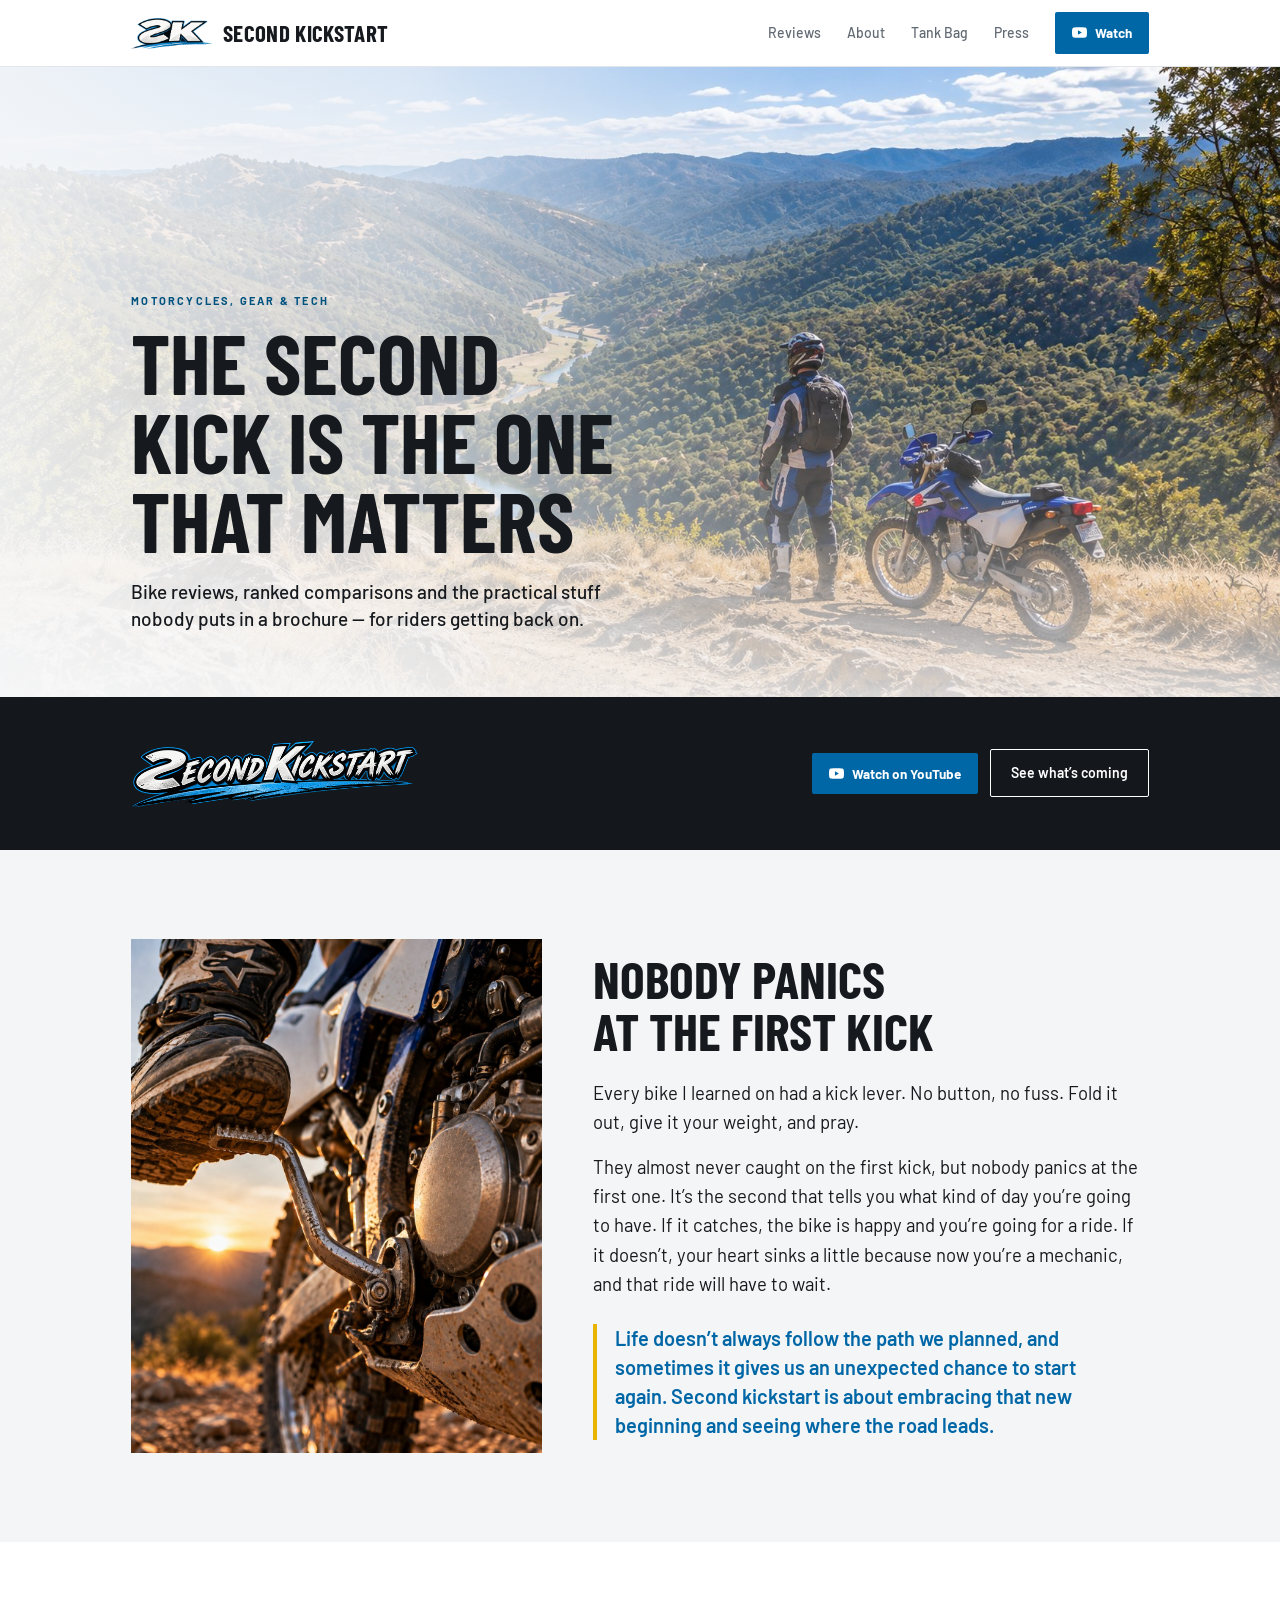
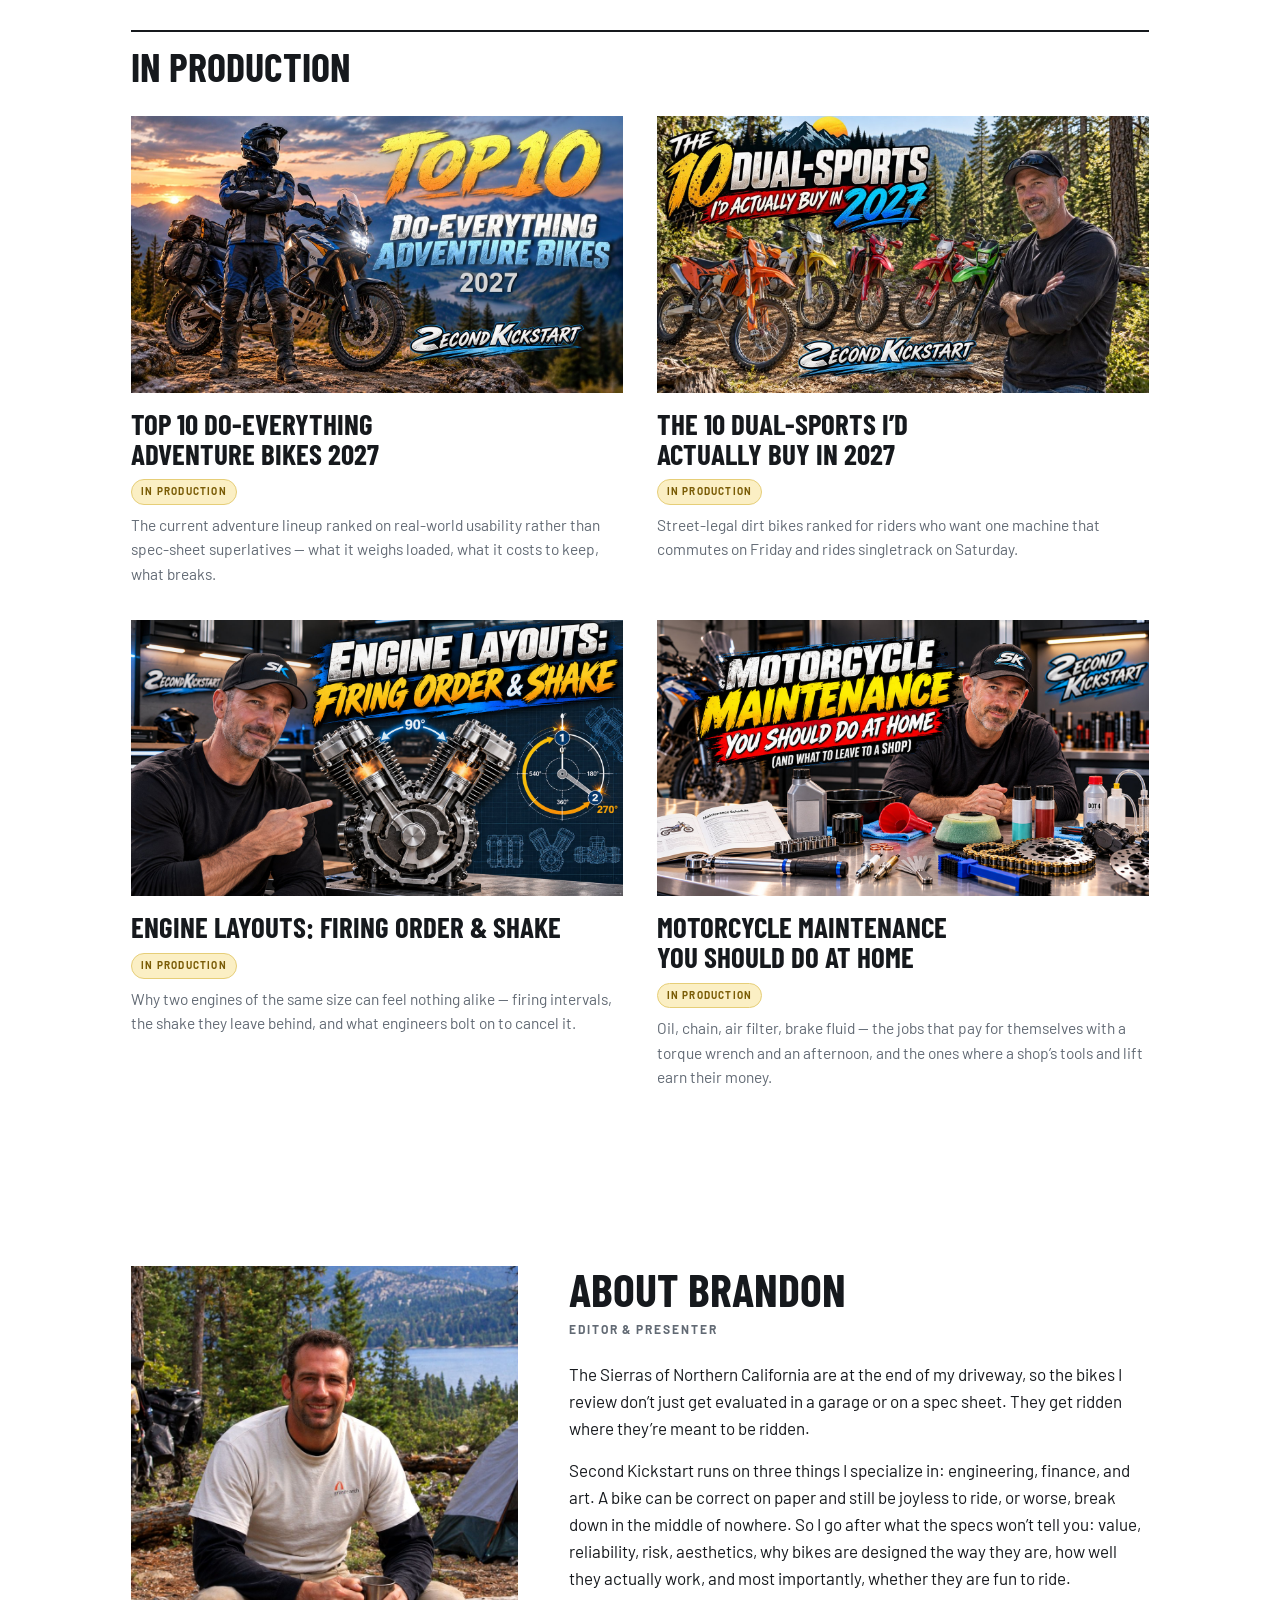
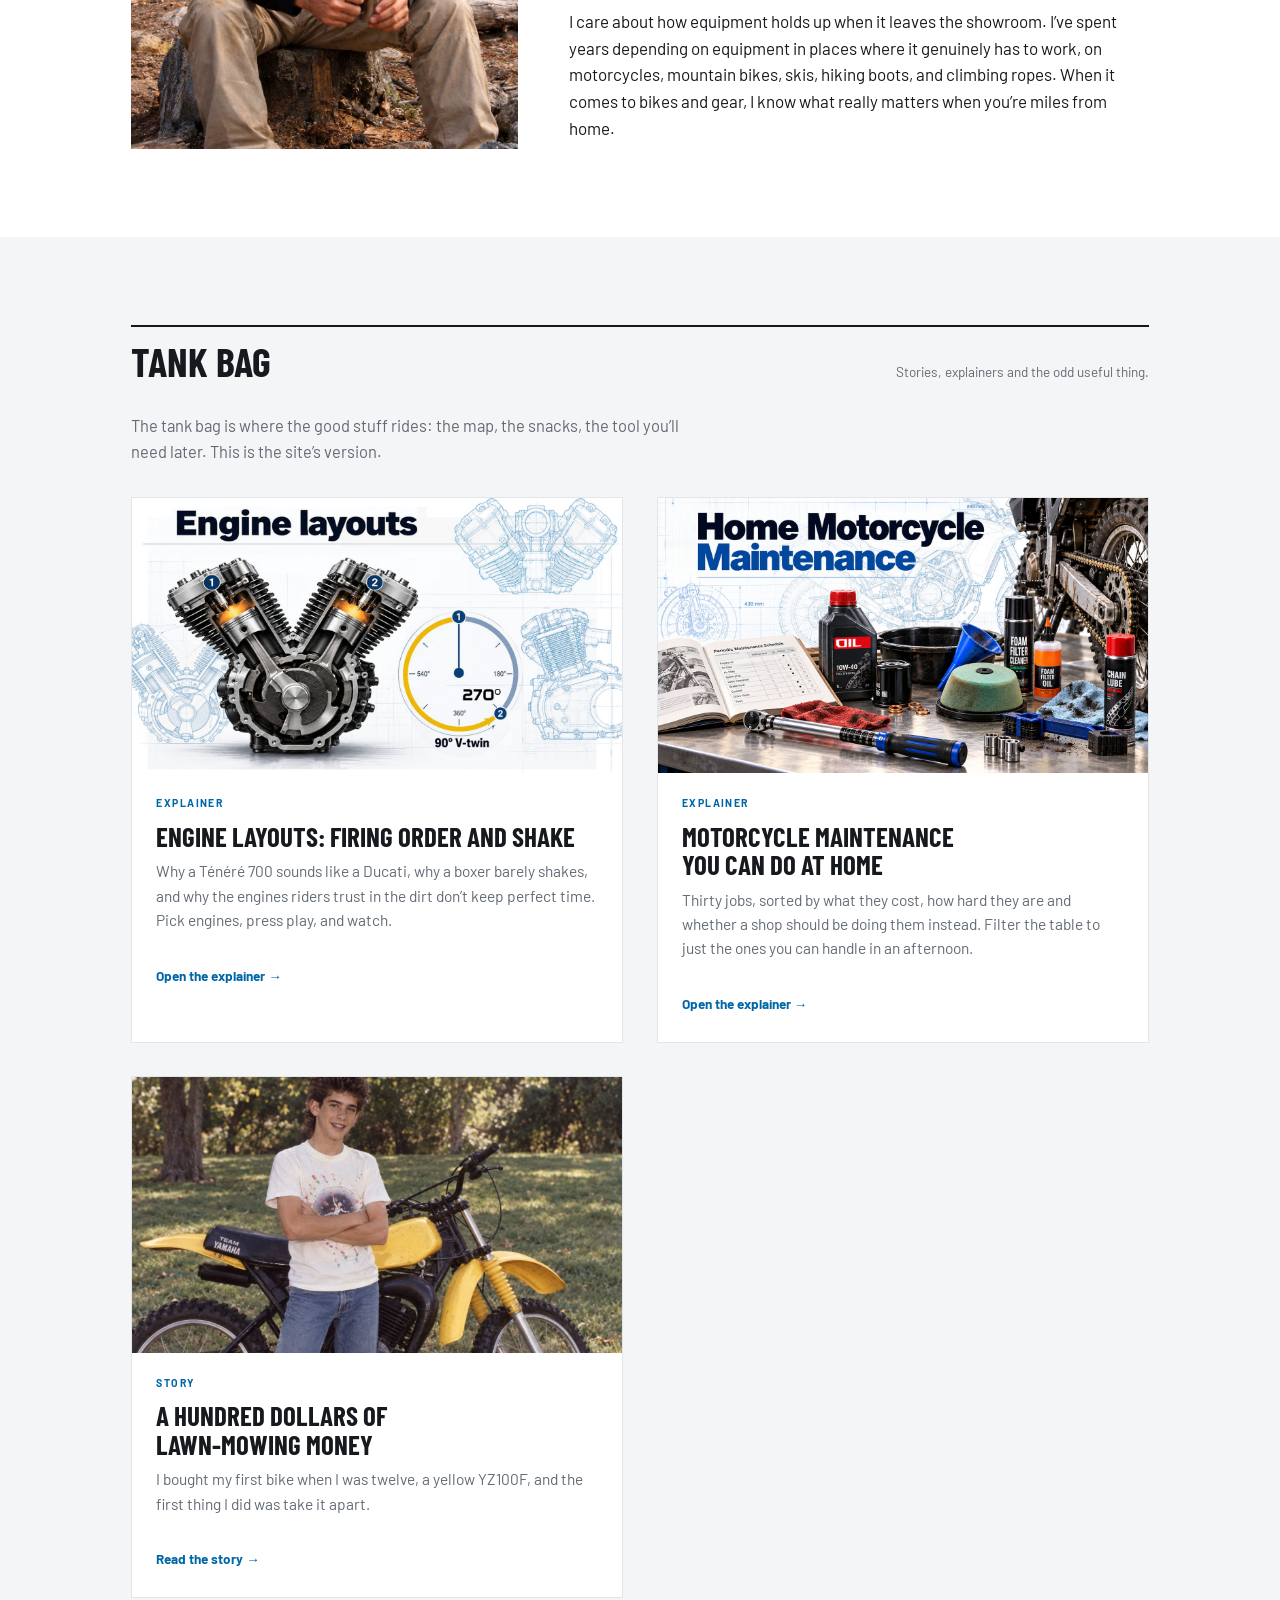
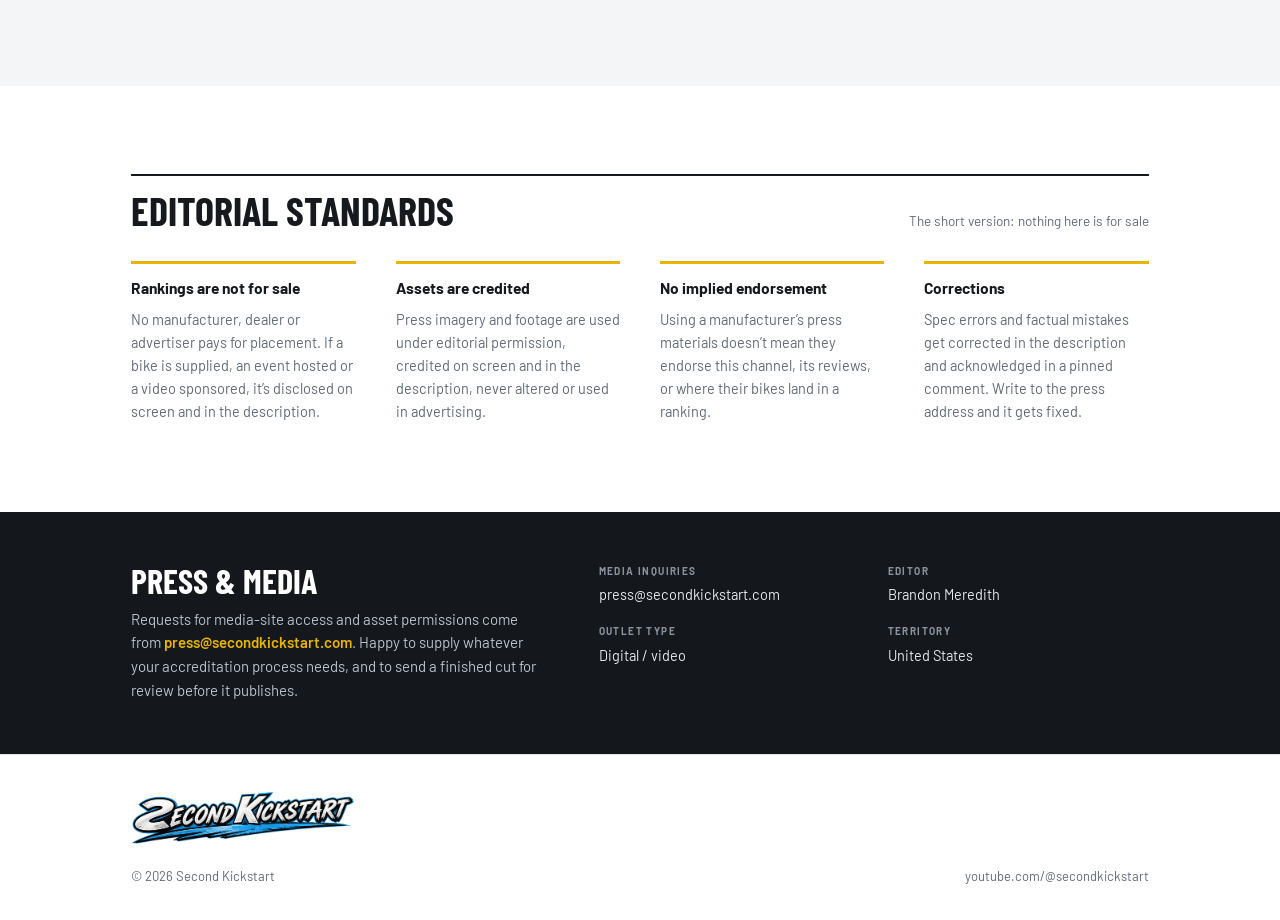
==== commit 472f8617: "Update index.html" ====
--- a/index.html
+++ b/index.html
@@ -277,15 +277,6 @@
     </div>
     <p class="tbintro">The tank bag is where the good stuff rides: the map, the snacks, the tool you&rsquo;ll need later. This is the site&rsquo;s version.</p>
     <div class="storygrid">
-      <a class="story" href="tank-bag/first-bike.html">
-        <img src="img/brandon-yz100f.jpg" alt="" class="shot">
-        <div class="story-body">
-          <p class="tag">Story</p>
-          <h3>A hundred dollars of lawn-mowing money</h3>
-          <p>I bought my first bike when I was twelve, a yellow YZ100F, and the first thing I did was take it apart.</p>
-          <span class="more">Read the story &rarr;</span>
-        </div>
-      </a>
       <a class="story" href="tank-bag/engine-layouts.html">
         <img src="img/thumb-engine-layouts.jpg" alt="Engine layouts: firing order and shake &mdash; a cutaway 90&deg; V-twin beside a firing wheel showing cylinder two firing 270&deg; after cylinder one." class="shot">
         <div class="story-body">
@@ -304,7 +295,16 @@
           <span class="more">Open the explainer &rarr;</span>
         </div>
       </a>
-    </div>
+      <a class="story" href="tank-bag/first-bike.html">
+        <img src="img/brandon-yz100f.jpg" alt="" class="shot">
+        <div class="story-body">
+          <p class="tag">Story</p>
+          <h3>A hundred dollars of lawn-mowing money</h3>
+          <p>I bought my first bike when I was twelve, a yellow YZ100F, and the first thing I did was take it apart.</p>
+          <span class="more">Read the story &rarr;</span>
+        </div>
+      </a>
+</div>
   </div>
 </section>
 
